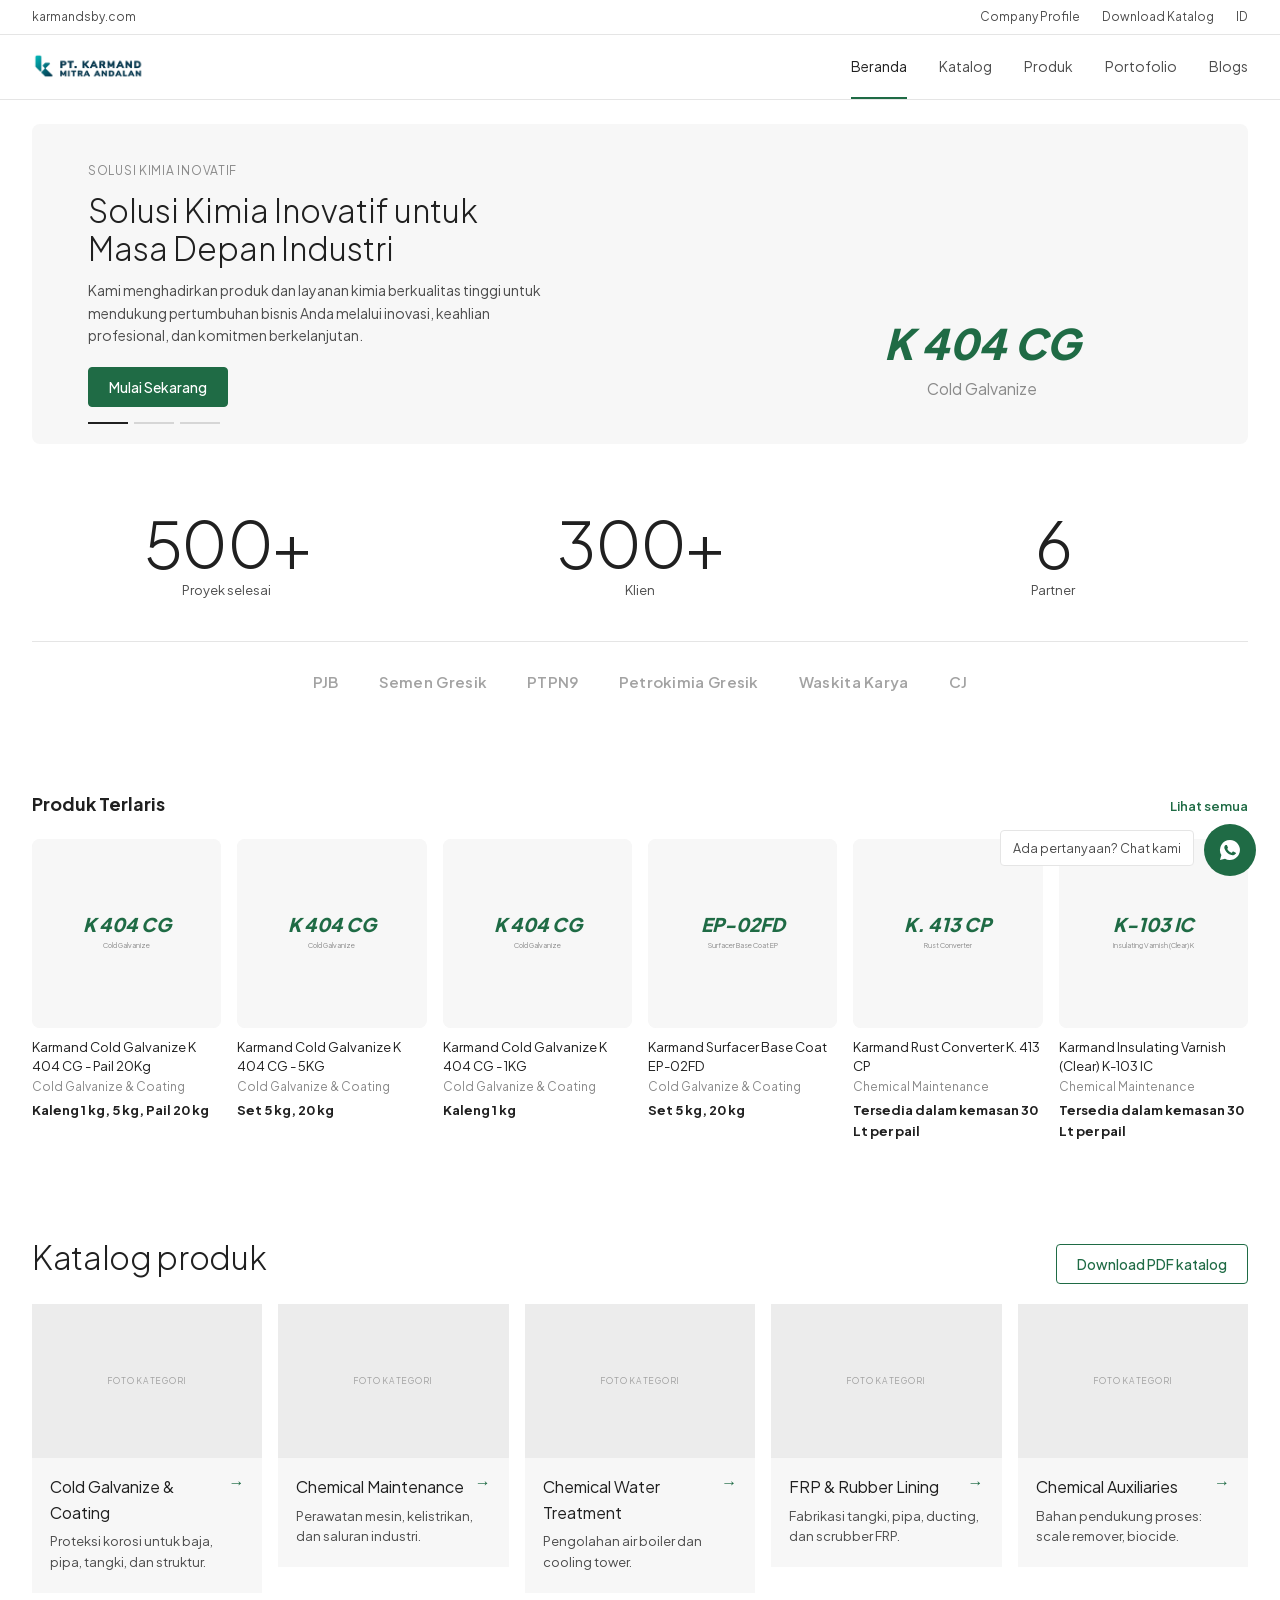
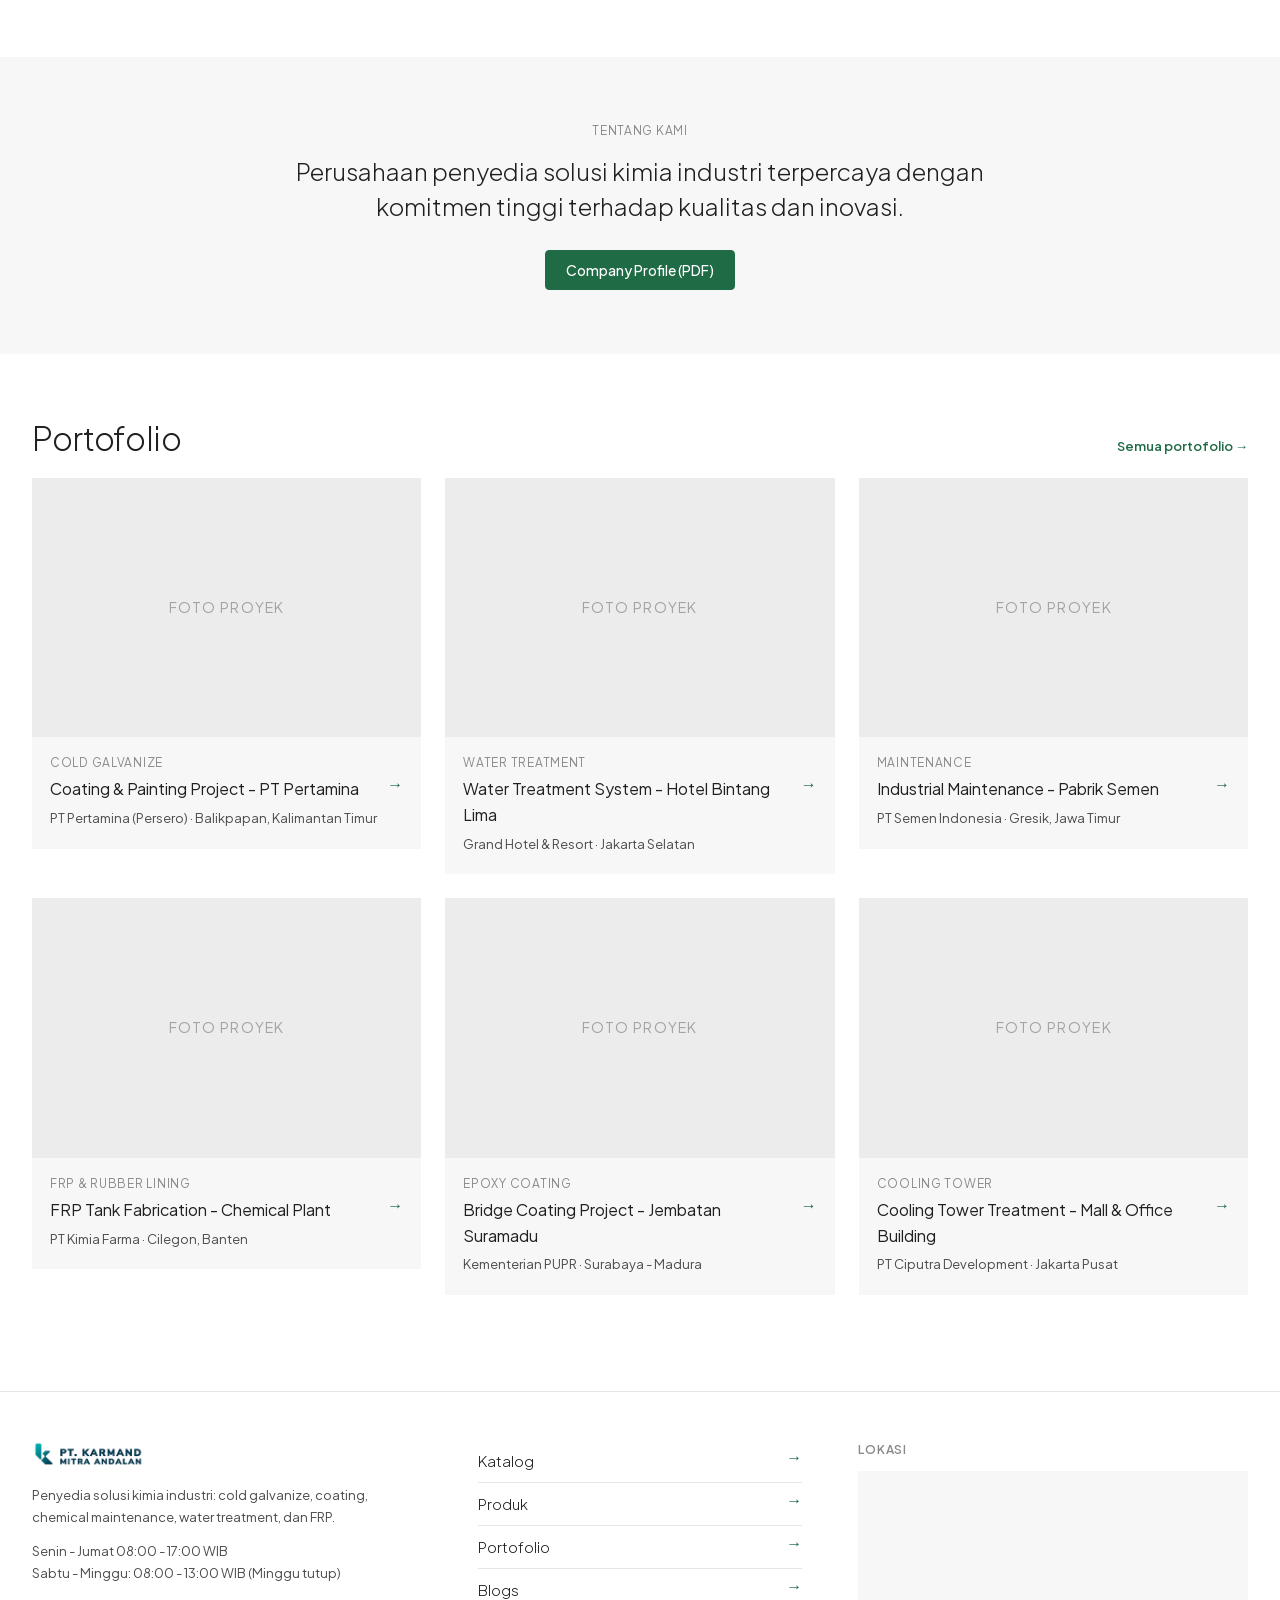
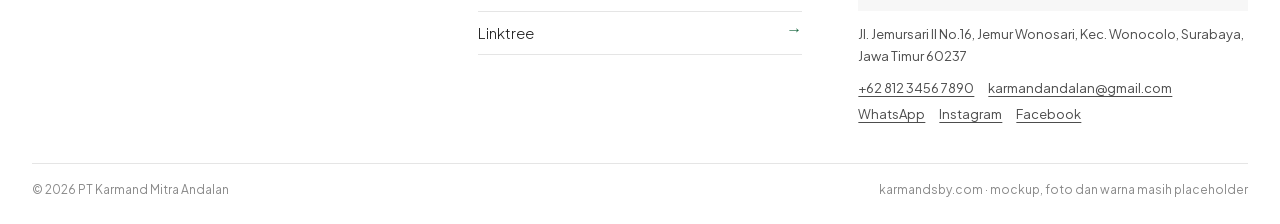
==== index.html @ d0455e4f "Restyle mockup: Jotun frame with Kick Avenue product shelves Flat white/grey surfaces, one green acc" ====
<!DOCTYPE html>
<html lang="id"><head>
<meta charset="UTF-8"><meta name="viewport" content="width=device-width, initial-scale=1"><meta name="robots" content="noindex, nofollow">
<title>PT Karmand Mitra Andalan | Mockup Beranda</title>
<link rel="stylesheet" href="css/theme.css"><link rel="stylesheet" href="css/site.css">
</head><body data-page="home">
<div id="hdr"></div>
<main>
<div class="wrap"><div class="hero" id="hero" aria-label="Hero slide"></div></div>

<section class="frame"><div class="wrap"><div class="stats" id="stats"></div><div class="partners" id="partners"></div></div></section>

<section class="shelf"><div class="wrap">
 <div class="head"><h2 class="h-shelf">Produk Terlaris</h2><a class="more" href="product.html">Lihat semua</a></div>
 <div class="shelfgrid" id="top"></div>
</div></section>

<section class="frame" id="katalog"><div class="wrap">
 <div class="head"><h2 class="h-frame">Katalog produk</h2><a class="btn outline" href="#pdf" data-na="File PDF katalog disediakan client">Download PDF katalog</a></div>
 <div class="fgrid five" id="cats"></div>
</div></section>

<section class="frame" style="background:var(--surface)"><div class="wrap about">
 <div class="eyebrow">Tentang Kami</div><p class="lead" id="about"></p>
 <a class="btn" href="#pdf" data-na="File PDF company profile disediakan client">Company Profile (PDF)</a>
</div></section>

<section class="frame" id="portofolio"><div class="wrap">
 <div class="head"><h2 class="h-frame">Portofolio</h2><a class="more" href="#na">Semua portofolio &rarr;</a></div>
 <div class="fgrid" id="pf"></div>
</div></section>
</main>
<div id="ftr"></div>
<script src="js/data.js"></script><script src="js/site.js"></script>
</body></html>
---- css/theme.css ----
/* Plus Jakarta Sans (SIL OFL), latin subset, variable 200-800, self-hosted for offline use. */
@font-face {
  font-family: "Plus Jakarta Sans";
  font-style: normal;
  font-weight: 200 800;
  font-display: swap;
  src: url(../assets/fonts/plus-jakarta-sans-latin.woff2) format("woff2");
}

/* Tokens. Green is the ONE accent: replace the 3 --green-* values with the client's logo codes. */
:root {
  --green-1: #1f6b45; /* CTA, active, arrows */
  --green-2: #17543a; /* hover */
  --green-3: #e8f2ec; /* tint: trust line, tooltip */
  --ink: #202020;
  --ink-2: #4d4d4d;
  --ink-3: #8a8a8a;
  --bg: #ffffff;
  --surface: #f7f7f7;
  --line: #e5e5e5;
  --r: 4px;      /* frame: buttons, boxes */
  --r-img: 8px;  /* product images, hero */
  --font: "Plus Jakarta Sans", "Segoe UI", Arial, sans-serif;
}
---- css/site.css ----
*{box-sizing:border-box;margin:0;padding:0}
body{font-family:var(--font);font-size:14px;line-height:1.6;color:var(--ink);background:var(--bg);-webkit-font-smoothing:antialiased}
img,svg{display:block;max-width:100%}
a{color:inherit;text-decoration:none}
button,input{font-family:inherit}
ul{list-style:none}
.wrap{max-width:1280px;margin:0 auto;padding:0 32px}

/* type: frame headings (Jotun, light) vs shelf titles (Kick Avenue, small bold) */
.h-frame{font-size:32px;font-weight:300;line-height:1.25;letter-spacing:-.01em;color:var(--ink)}
.h-shelf{font-size:18px;font-weight:700;color:var(--ink)}
.eyebrow{font-size:12px;text-transform:uppercase;letter-spacing:.06em;color:var(--ink-3)}
.muted{color:var(--ink-2)}
.frame{padding:64px 0}
.shelf{padding:32px 0}
.head{display:flex;justify-content:space-between;align-items:baseline;gap:16px;margin-bottom:20px}
.more{font-size:13px;font-weight:600;color:var(--green-1)}
.more:hover{text-decoration:underline}
.arrow{color:var(--green-1);font-size:16px;line-height:1}

.btn{display:inline-flex;align-items:center;justify-content:center;height:40px;padding:0 20px;border-radius:var(--r);font:500 14px var(--font);border:1px solid var(--green-1);background:var(--green-1);color:#fff;cursor:pointer}
.btn:hover{background:var(--green-2);border-color:var(--green-2)}
.btn.outline{background:#fff;color:var(--green-1)}
.btn.outline:hover{background:var(--surface)}

/* header: Jotun 2-row, thin */
.util{border-bottom:1px solid var(--line);font-size:12px;color:var(--ink-2)}
.util .wrap{display:flex;justify-content:space-between;align-items:center;height:34px}
.util .r{display:flex;gap:22px}
.util a:hover{color:var(--ink)}
.hdr{position:sticky;top:0;z-index:50;background:#fff;border-bottom:1px solid var(--line)}
.hdr .wrap{display:flex;align-items:center;justify-content:space-between;height:64px}
.hdr .logo img{height:30px;width:auto}
.nav{display:flex;gap:32px;height:100%}
.nav>li{position:relative;display:flex;align-items:center}
.nav a.top{font-size:14px;color:var(--ink-2);height:64px;display:flex;align-items:center;border-bottom:2px solid transparent}
.nav a.top:hover{color:var(--ink)}
.nav a.top.on{color:var(--ink);border-color:var(--green-1)}
.drop{position:absolute;left:-16px;top:64px;min-width:240px;background:#fff;border:1px solid var(--line);border-radius:var(--r);padding:8px 0;display:none}
.nav>li:hover .drop,.nav>li:focus-within .drop{display:block}
.drop a{display:flex;justify-content:space-between;padding:9px 16px;font-size:14px;color:var(--ink-2)}
.drop a:hover{background:var(--surface);color:var(--ink)}
.burger{display:none;background:none;border:0;width:36px;height:36px;cursor:pointer}
.burger span{display:block;height:1.5px;background:var(--ink);margin:6px 8px}

/* hero: Kick Avenue banner size, flat */
.hero{position:relative;height:320px;margin-top:24px;border-radius:var(--r-img);overflow:hidden;background:var(--surface)}
.slide{position:absolute;inset:0;display:grid;grid-template-columns:1fr 1fr;align-items:center;padding:0 56px;opacity:0;transition:opacity .5s}
.slide.on{opacity:1}
.slide .txt{max-width:460px}
.slide h1{font-size:32px;font-weight:300;line-height:1.2;margin:10px 0 12px}
.slide p{color:var(--ink-2);margin-bottom:20px}
.slide .pic{height:260px;justify-self:end;width:100%;max-width:420px}
.bar{position:absolute;left:56px;bottom:20px;display:flex;gap:6px}
.bar button{width:40px;height:2px;border:0;background:#d6d6d6;cursor:pointer;padding:0}
.bar button.on{background:var(--ink)}

/* Kick Avenue shelf cards: borderless */
.shelfgrid{display:grid;grid-template-columns:repeat(6,1fr);gap:24px 16px}
.pc{display:block}
.pc .img{aspect-ratio:1/1;background:var(--surface);border-radius:var(--r-img);overflow:hidden}
.pc .img svg{width:100%;height:100%;transition:transform .3s}
.pc:hover .img svg{transform:scale(1.03)}
.pc .nm{font-size:13px;line-height:1.4;margin-top:10px;display:-webkit-box;-webkit-line-clamp:2;-webkit-box-orient:vertical;overflow:hidden}
.pc .sub{font-size:12px;color:var(--ink-3);margin-top:2px;white-space:nowrap;overflow:hidden;text-overflow:ellipsis}
.pc .val{font-size:13px;font-weight:700;margin-top:4px}

/* Jotun frame cards: image + grey text box + arrow */
.fgrid{display:grid;grid-template-columns:repeat(3,1fr);gap:24px}
.fgrid.five{grid-template-columns:repeat(5,1fr);gap:16px}
.fc{display:block}
.fc .img{aspect-ratio:3/2;background:#ececec;overflow:hidden}
.fc .img svg{width:100%;height:100%}
.fc .box{background:var(--surface);padding:16px 18px 20px}
.fc .t{display:flex;justify-content:space-between;gap:10px;font-size:16px;font-weight:400}
.fc .d{font-size:13px;color:var(--ink-2);margin-top:6px}
.fc:hover .t span:first-child{text-decoration:underline}

/* stats (Jotun) */
.stats{display:grid;grid-template-columns:repeat(3,1fr);text-align:center;gap:24px}
.stats b{display:block;font-size:64px;font-weight:300;line-height:1.1;letter-spacing:-.02em}
.stats span{font-size:13px;color:var(--ink-2)}
.partners{display:flex;flex-wrap:wrap;justify-content:center;gap:12px 40px;margin-top:40px;padding-top:28px;border-top:1px solid var(--line)}
.partners span{font-size:15px;font-weight:600;color:#a3a3a3;letter-spacing:.02em}

.about{max-width:760px;margin:0 auto;text-align:center}
.about p.lead{font-size:24px;font-weight:300;line-height:1.45;margin:14px 0 26px}

/* product page */
.crumb{font-size:12px;color:var(--ink-3);padding:16px 0;border-bottom:1px solid var(--line)}
.crumb a:hover{color:var(--ink)}
.pdp{display:grid;grid-template-columns:1fr 1fr;gap:56px;padding:32px 0 56px}
.gal .main{aspect-ratio:1/1;background:var(--surface);border-radius:var(--r-img);overflow:hidden}
.gal .main svg{width:100%;height:100%}
.gal .prog{height:2px;background:var(--line);margin-top:14px;position:relative}
.gal .prog i{position:absolute;left:0;top:0;height:2px;width:33.3%;background:var(--ink);transition:left .25s}
.thumbs{display:flex;gap:12px;margin-top:14px}
.thumbs button{width:72px;height:72px;border:0;border-bottom:2px solid transparent;background:var(--surface);border-radius:var(--r);overflow:hidden;cursor:pointer;padding:0}
.thumbs button.on{border-bottom-color:var(--ink)}
.thumbs svg{width:100%;height:100%}
.info h1{font-size:32px;font-weight:300;line-height:1.2;margin:8px 0 6px}
.info .pk{font-size:13px;color:var(--ink-3);margin-bottom:18px}
.info .desc{color:var(--ink-2);padding-bottom:22px;border-bottom:1px solid var(--line)}
.buybox{display:block;margin:22px 0 10px;background:var(--green-1);color:#fff;border-radius:var(--r);padding:14px 18px;font-weight:600;font-size:15px;text-align:center}
.buybox:hover{background:var(--green-2)}
.buybox small{display:block;font-weight:400;font-size:12px;opacity:.85}
.trust{display:flex;align-items:center;gap:8px;background:var(--green-3);border-radius:var(--r);padding:10px 14px;font-size:12.5px;color:var(--green-2)}
.detail{display:grid;grid-template-columns:1fr 1.4fr;gap:56px;padding:48px 0;border-top:1px solid var(--line)}
.spec{border-top:1px solid var(--line)}
.spec div{display:grid;grid-template-columns:1fr 1fr;padding:11px 0;border-bottom:1px solid var(--line);font-size:13.5px}
.spec dt{color:var(--ink-3)}
.feat{display:grid;grid-template-columns:1fr 1fr;gap:16px;padding-bottom:56px}
.feat div{background:var(--surface);padding:20px 22px}
.feat b{display:block;font-size:16px;font-weight:400;margin-bottom:6px}
.feat p{font-size:13.5px;color:var(--ink-2)}

/* footer: Jotun */
.ftr{border-top:1px solid var(--line);margin-top:32px}
.ftr .cols>*{min-width:0}
.ftr .cols{display:grid;grid-template-columns:1.2fr 1fr 1.2fr;gap:56px;padding:48px 0 36px}
.ftr .logo img{height:30px;margin-bottom:14px}
.ftr p{font-size:13px;color:var(--ink-2);line-height:1.7}
.ftr .links a{display:flex;justify-content:space-between;padding:9px 0;border-bottom:1px solid var(--line);font-size:15px;font-weight:300}
.ftr .links a:hover span:first-child{text-decoration:underline}
.ftr h4{font-size:12px;font-weight:600;text-transform:uppercase;letter-spacing:.06em;color:var(--ink-3);margin-bottom:12px}
.ftr .map{height:140px;background:var(--surface);overflow:hidden;margin-bottom:12px}
.ftr .map iframe{width:100%;height:100%;border:0;filter:grayscale(1)}
.ftr .contact a{white-space:nowrap;display:inline-block;font-size:13px;color:var(--ink-2);text-decoration:underline;text-underline-offset:3px;margin-right:14px;line-height:2}
.ftr .contact a:hover{color:var(--ink)}
.ftr .copy{border-top:1px solid var(--line);display:flex;justify-content:space-between;font-size:12px;color:var(--ink-3);padding:16px 0 24px}

/* chat bubble: Kick Avenue */
.bubble{position:fixed;right:24px;bottom:24px;z-index:90}
.bubble-btn{width:52px;height:52px;border-radius:50%;border:0;background:var(--green-1);color:#fff;display:grid;place-items:center;cursor:pointer}
.bubble-btn:hover{background:var(--green-2)}
.bubble-btn svg{width:24px;height:24px}
.tip{position:absolute;right:62px;bottom:10px;white-space:nowrap;background:#fff;border:1px solid var(--line);border-radius:var(--r);padding:7px 12px;font-size:12.5px;color:var(--ink-2)}
.tip.hide{display:none}
.bpanel{position:absolute;right:0;bottom:64px;width:260px;background:#fff;border:1px solid var(--line);border-radius:var(--r);padding:6px 0;display:none}
.bpanel.open{display:block}
.bpanel p{font-size:12px;color:var(--ink-3);padding:8px 16px 6px}
.bpanel a{display:flex;justify-content:space-between;padding:10px 16px;font-size:14px;color:var(--ink)}
.bpanel a:hover{background:var(--surface)}
.bpanel a.wa{color:var(--green-1);font-weight:600}

.toast{position:fixed;left:50%;bottom:96px;transform:translateX(-50%);background:var(--ink);color:#fff;padding:9px 16px;border-radius:var(--r);font-size:13px;opacity:0;pointer-events:none;transition:opacity .2s;z-index:99}
.toast.show{opacity:1}

@media(max-width:1024px){
  .shelfgrid{grid-template-columns:repeat(4,1fr)}
  .fgrid.five{grid-template-columns:repeat(3,1fr)}
}
@media(max-width:820px){
  .wrap{padding:0 20px}
  .util .r a:not(:last-child){display:none}
  .burger{display:block}
  .nav{display:none;position:absolute;top:64px;left:0;right:0;background:#fff;flex-direction:column;gap:0;height:auto;padding:0 20px 12px;border-bottom:1px solid var(--line)}
  .nav.open{display:flex}
  .nav a.top{height:auto;padding:12px 0;border:0}
  .nav a.top.on{color:var(--green-1)}
  .drop{position:static;display:block;border:0;padding:0 0 4px 12px}
  .drop a{padding:6px 0}
  .slide{grid-template-columns:1fr;padding:28px 24px 44px;align-items:start}
  .slide .pic{display:none}
  .slide h1{font-size:24px}
  .bar{left:24px}
  .fgrid,.fgrid.five{grid-template-columns:1fr 1fr}
  .shelfgrid{grid-template-columns:repeat(2,1fr)}
  .stats b{font-size:40px}
  .about p.lead{font-size:19px}
  .pdp,.detail,.ftr .cols{grid-template-columns:minmax(0,1fr);gap:32px}
  .feat{grid-template-columns:1fr}
  .h-frame,.info h1{font-size:26px}
  .frame{padding:44px 0}
  .ftr .copy{flex-direction:column;gap:4px}
  .tip{display:none}
}
@media(max-width:480px){
  .fgrid{grid-template-columns:1fr}
  .stats{grid-template-columns:repeat(3,1fr);gap:8px}.stats b{font-size:30px}.stats span{font-size:11.5px}
  .bubble{right:16px;bottom:16px}
}
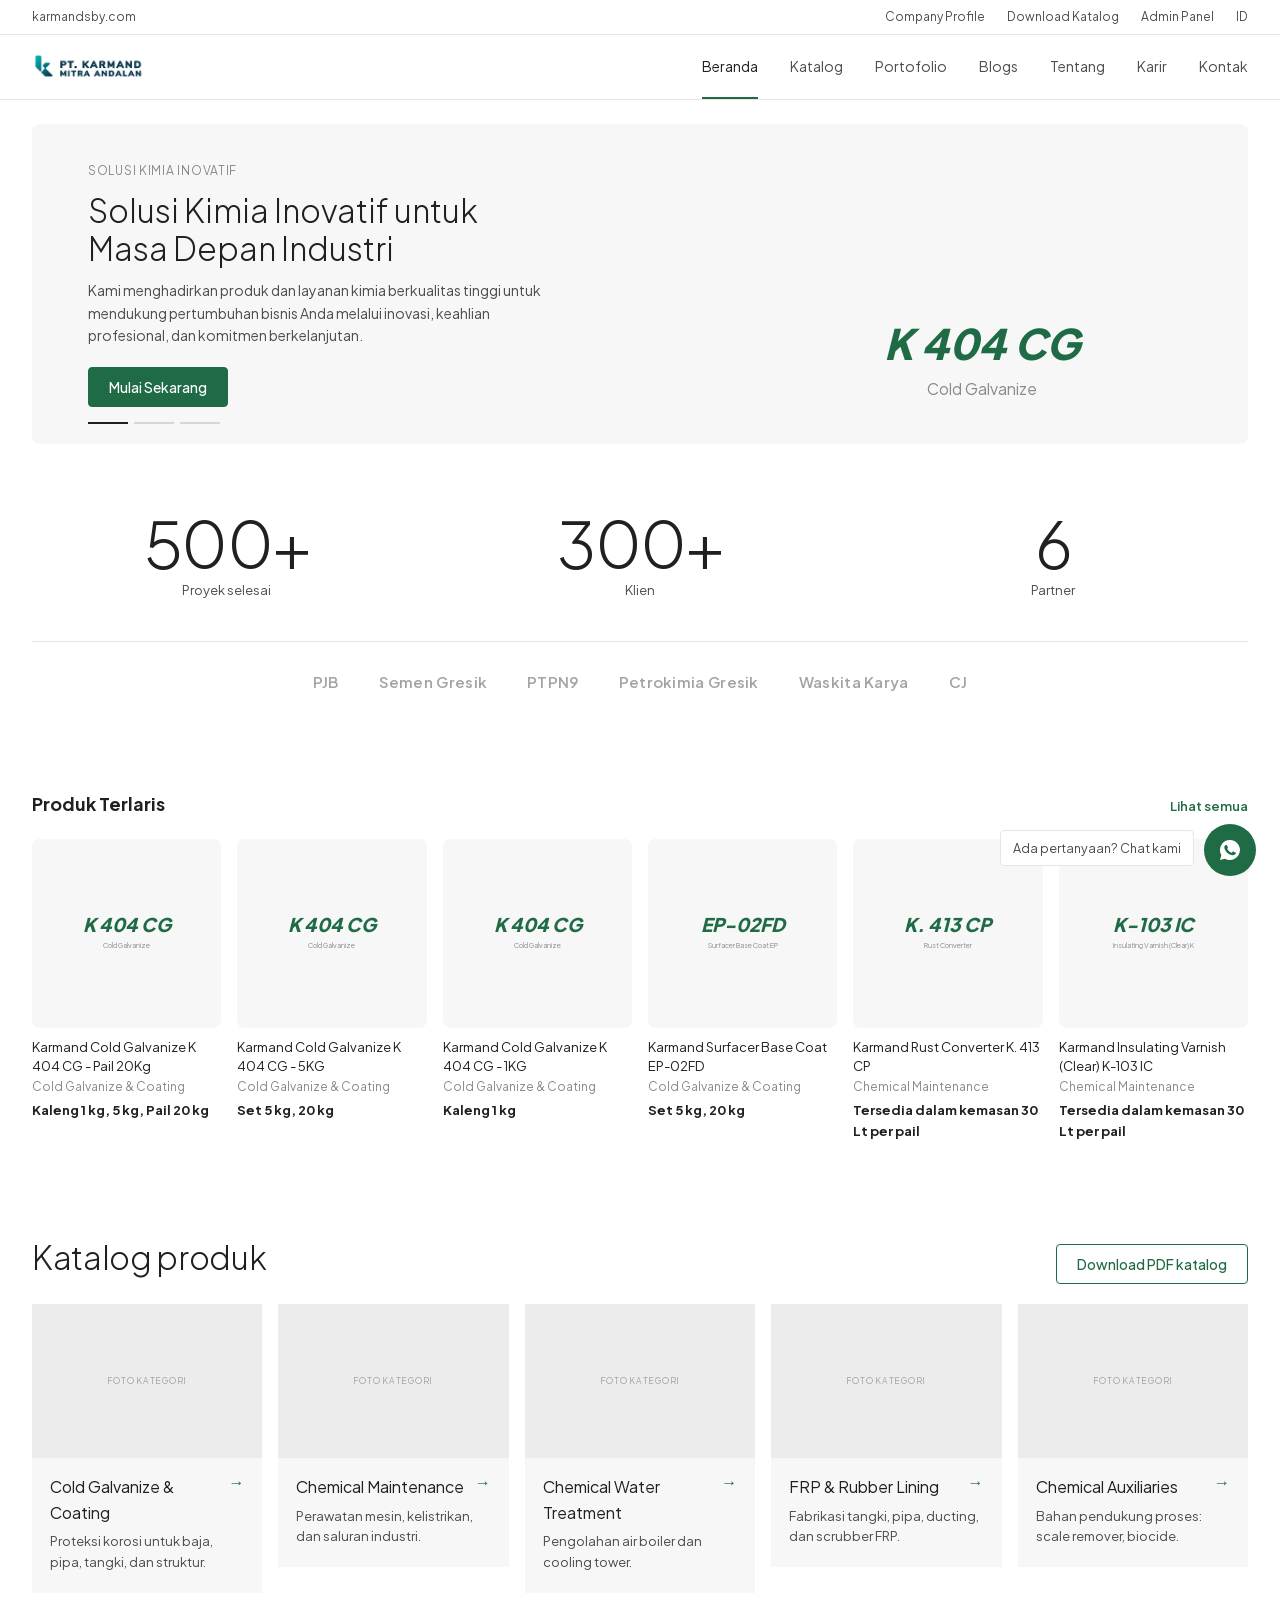
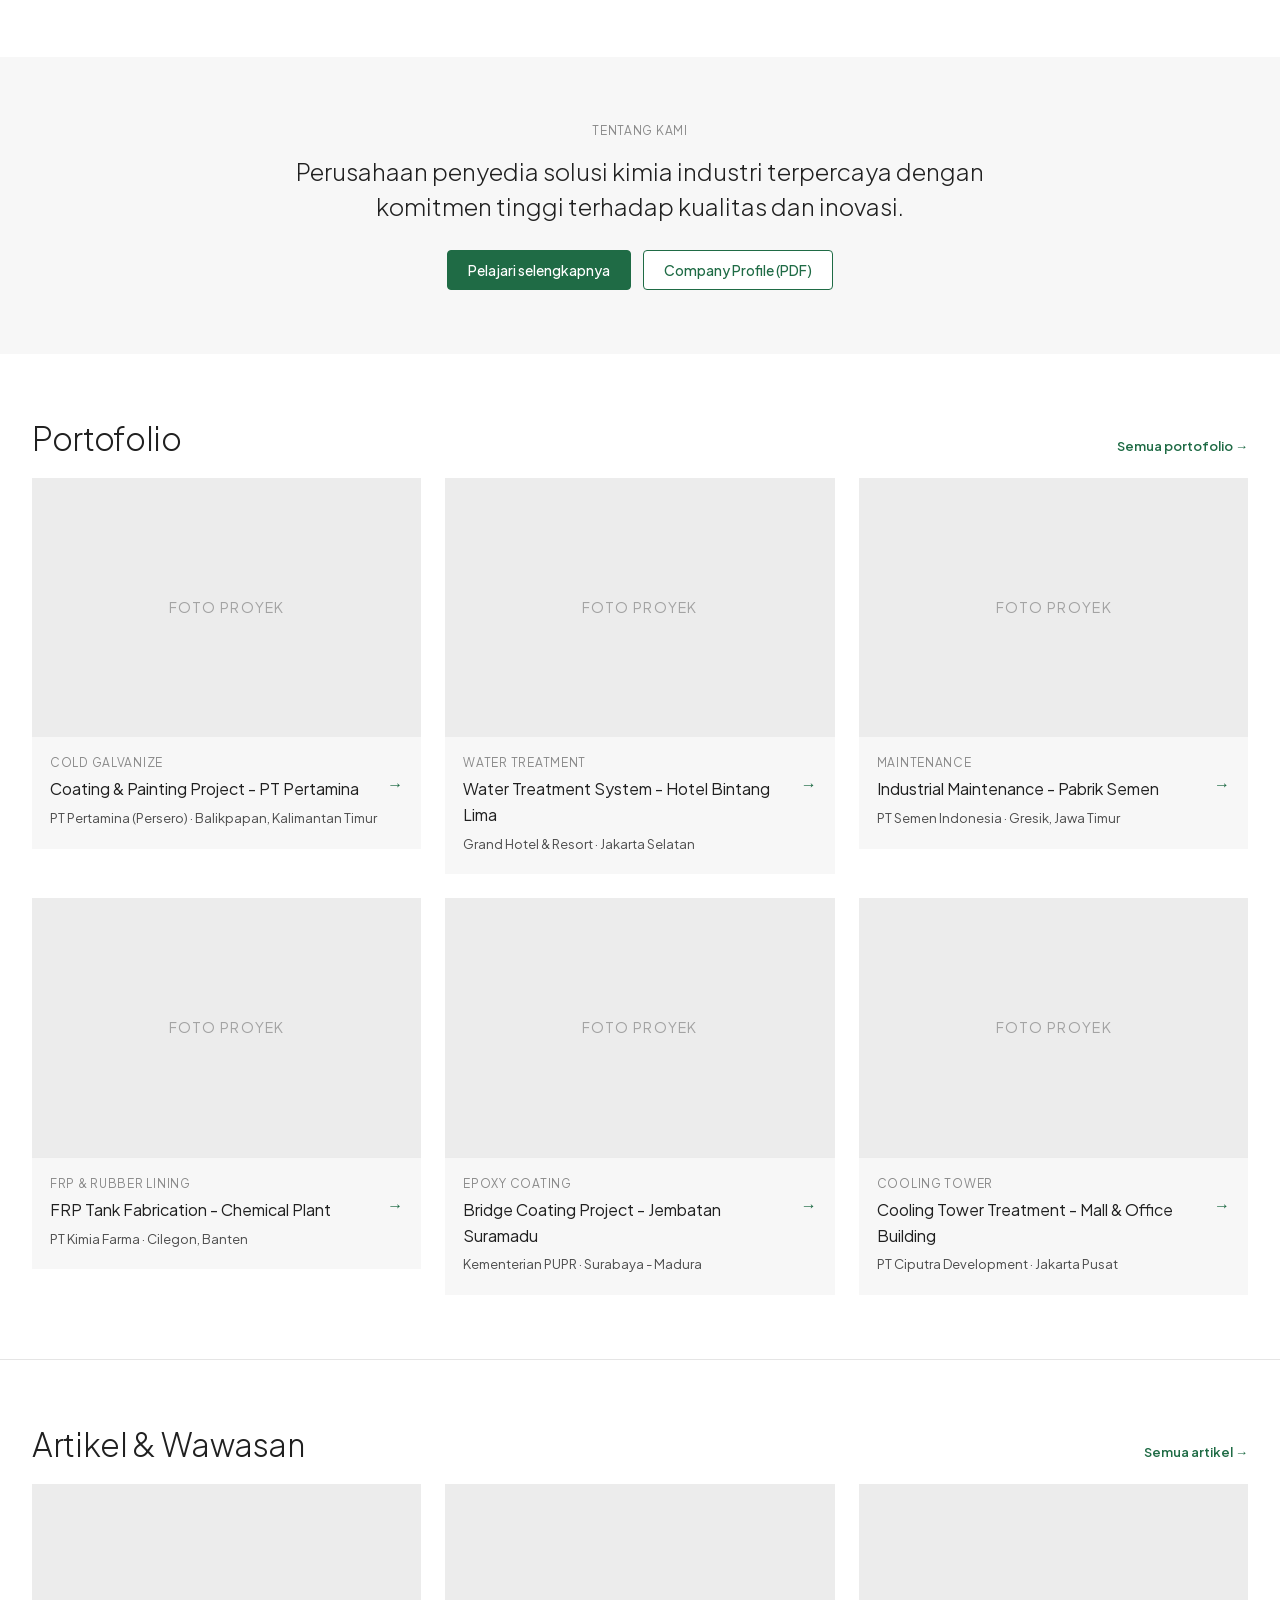
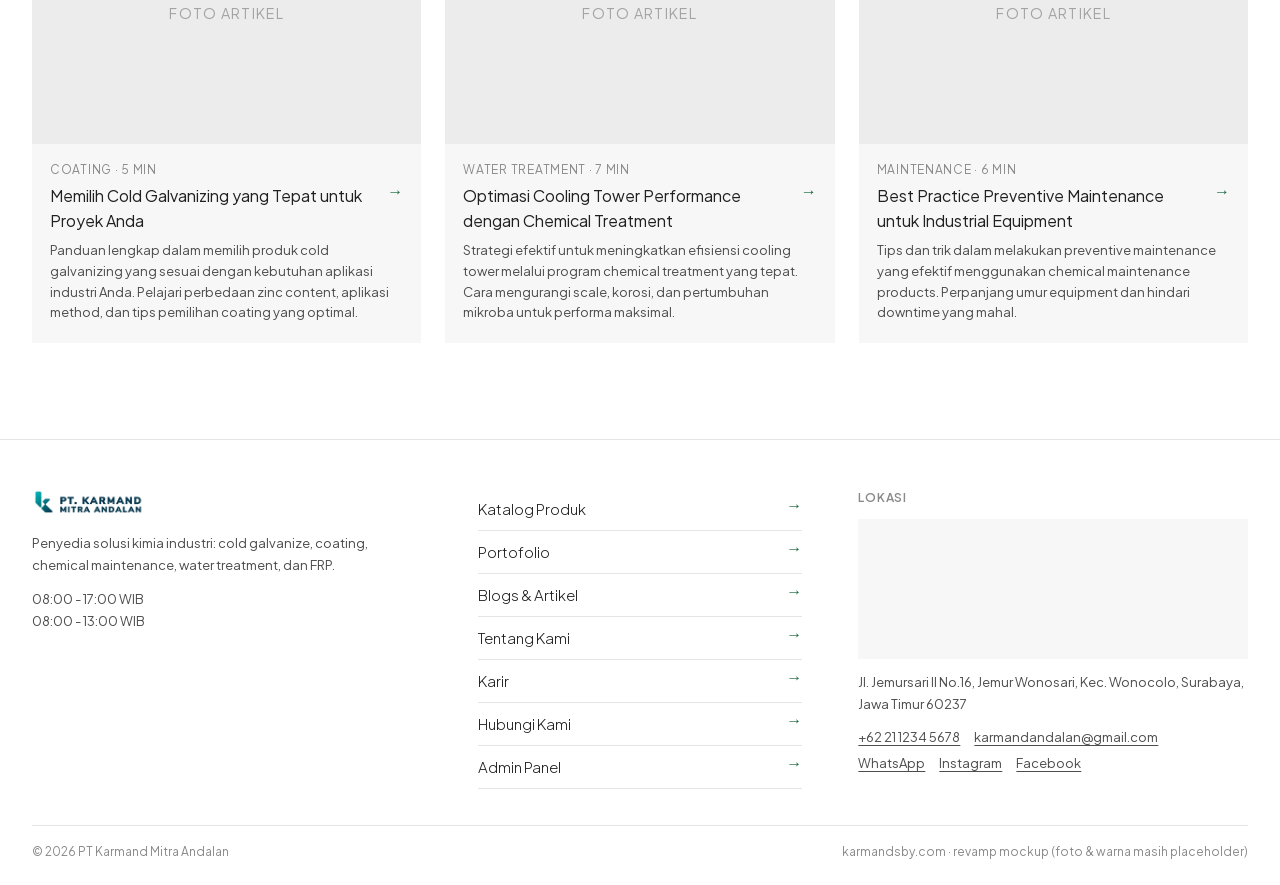
==== commit 6d7bd5dc: "feat: full public site coverage and modernized admin panel mockup" ====
--- a/index.html
+++ b/index.html
@@ -1,7 +1,7 @@
 <!DOCTYPE html>
 <html lang="id"><head>
 <meta charset="UTF-8"><meta name="viewport" content="width=device-width, initial-scale=1"><meta name="robots" content="noindex, nofollow">
-<title>PT Karmand Mitra Andalan | Mockup Beranda</title>
+<title>PT Karmand Mitra Andalan | Beranda</title>
 <link rel="stylesheet" href="css/theme.css"><link rel="stylesheet" href="css/site.css">
 </head><body data-page="home">
 <div id="hdr"></div>
@@ -11,7 +11,7 @@
 <section class="frame"><div class="wrap"><div class="stats" id="stats"></div><div class="partners" id="partners"></div></div></section>
 
 <section class="shelf"><div class="wrap">
- <div class="head"><h2 class="h-shelf">Produk Terlaris</h2><a class="more" href="product.html">Lihat semua</a></div>
+ <div class="head"><h2 class="h-shelf">Produk Terlaris</h2><a class="more" href="catalog.html">Lihat semua</a></div>
  <div class="shelfgrid" id="top"></div>
 </div></section>
 
@@ -22,12 +22,20 @@
 
 <section class="frame" style="background:var(--surface)"><div class="wrap about">
  <div class="eyebrow">Tentang Kami</div><p class="lead" id="about"></p>
- <a class="btn" href="#pdf" data-na="File PDF company profile disediakan client">Company Profile (PDF)</a>
+ <div style="display:flex;justify-content:center;gap:12px;flex-wrap:wrap">
+  <a class="btn" href="about.html">Pelajari selengkapnya</a>
+  <a class="btn outline" href="#pdf" data-na="File PDF company profile disediakan client">Company Profile (PDF)</a>
+ </div>
 </div></section>
 
 <section class="frame" id="portofolio"><div class="wrap">
- <div class="head"><h2 class="h-frame">Portofolio</h2><a class="more" href="#na">Semua portofolio &rarr;</a></div>
+ <div class="head"><h2 class="h-frame">Portofolio</h2><a class="more" href="portfolio.html">Semua portofolio &rarr;</a></div>
  <div class="fgrid" id="pf"></div>
+</div></section>
+
+<section class="frame" style="border-top:1px solid var(--line)"><div class="wrap">
+ <div class="head"><h2 class="h-frame">Artikel &amp; Wawasan</h2><a class="more" href="blogs.html">Semua artikel &rarr;</a></div>
+ <div class="fgrid" id="latest-blogs"></div>
 </div></section>
 </main>
 <div id="ftr"></div>
--- a/css/site.css
+++ b/css/site.css
@@ -146,6 +146,133 @@
 .toast{position:fixed;left:50%;bottom:96px;transform:translateX(-50%);background:var(--ink);color:#fff;padding:9px 16px;border-radius:var(--r);font-size:13px;opacity:0;pointer-events:none;transition:opacity .2s;z-index:99}
 .toast.show{opacity:1}
 
+/* shared subpage layout: editorial Jotun hairline grammar */
+.pagehead{padding:44px 0 32px;border-bottom:1px solid var(--line)}
+.pagehead h1{font-size:36px;font-weight:300;line-height:1.2;letter-spacing:-.015em;margin:8px 0 10px}
+.pagehead p{max-width:680px;color:var(--ink-2);font-size:15px}
+.toolbar{display:flex;flex-wrap:wrap;justify-content:space-between;align-items:center;gap:16px;padding:24px 0;border-bottom:1px solid var(--line);margin-bottom:28px}
+.tabs{display:flex;flex-wrap:wrap;gap:8px}
+.tab{height:36px;padding:0 14px;border:1px solid var(--line);border-radius:var(--r);background:#fff;color:var(--ink-2);font-size:13px;cursor:pointer;display:inline-flex;align-items:center;gap:6px}
+.tab:hover{border-color:var(--ink);color:var(--ink)}
+.tab.on{background:var(--green-1);border-color:var(--green-1);color:#fff}
+.search{height:36px;width:260px;max-width:100%;padding:0 12px;border:1px solid var(--line);border-radius:var(--r);font-size:13px;color:var(--ink);background:#fff}
+.search:focus{outline:none;border-color:var(--green-1)}
+.empty{padding:56px 24px;text-align:center;background:var(--surface);border-radius:var(--r);color:var(--ink-2)}
+
+/* catalog grid */
+.catgrid{display:grid;grid-template-columns:repeat(4,1fr);gap:28px 20px}
+.catmeta{display:flex;justify-content:space-between;align-items:center;margin-bottom:20px;font-size:13px;color:var(--ink-2)}
+
+/* product extras: exposures, marketplace */
+.mkts{display:flex;flex-wrap:wrap;gap:10px;margin:12px 0 14px}
+.mkts a{display:inline-flex;align-items:center;gap:6px;height:36px;padding:0 14px;border:1px solid var(--line);border-radius:var(--r);font-size:13px;color:var(--ink-2)}
+.mkts a:hover{border-color:var(--green-1);color:var(--green-1)}
+.expsec{padding:0 0 56px}
+.expgrid{display:grid;grid-template-columns:repeat(3,1fr);gap:16px;margin-top:20px}
+.expcard{background:var(--surface);padding:20px;border-left:2px solid var(--green-1)}
+.expcard b{display:block;font-size:14px;font-weight:600;margin-bottom:6px;color:var(--ink)}
+.expcard p{font-size:13px;color:var(--ink-2);white-space:pre-line}
+
+/* portfolio & blog detail */
+.split2{display:grid;grid-template-columns:1fr 1fr;gap:32px}
+.speclist{display:grid;grid-template-columns:repeat(4,1fr);gap:16px;padding:24px 0;border-top:1px solid var(--line);border-bottom:1px solid var(--line);margin:28px 0}
+.speclist dt{font-size:11px;text-transform:uppercase;letter-spacing:.06em;color:var(--ink-3);margin-bottom:4px}
+.speclist dd{font-size:14px;font-weight:500;color:var(--ink)}
+.bullet{display:grid;gap:8px;margin-top:10px}
+.bullet li{position:relative;padding-left:16px;color:var(--ink-2);font-size:14px}
+.bullet li::before{content:"";position:absolute;left:0;top:9px;width:5px;height:5px;border-radius:50%;background:var(--green-1)}
+.artwrap{max-width:780px;margin:0 auto;padding:36px 0 56px}
+.artmeta{display:flex;flex-wrap:wrap;gap:16px;font-size:12.5px;color:var(--ink-3);margin-bottom:14px}
+.artwrap h1{font-size:34px;font-weight:300;line-height:1.25;margin-bottom:24px}
+.artcover{aspect-ratio:16/9;background:var(--surface);border-radius:var(--r-img);overflow:hidden;margin-bottom:28px}
+.artcover svg{width:100%;height:100%}
+.prose{font-size:15px;line-height:1.8;color:var(--ink-2)}
+.prose h2,.prose h3,.prose h4{color:var(--ink);font-weight:500;margin:26px 0 10px;line-height:1.3}
+.prose p{margin-bottom:14px}
+.prose ul,.prose ol{margin:0 0 16px 20px;list-style:disc}
+.prose ol{list-style:decimal}
+.prose li{margin-bottom:6px}
+.sharebar{display:flex;flex-wrap:wrap;align-items:center;justify-content:space-between;gap:14px;padding:20px 0;margin-top:32px;border-top:1px solid var(--line);border-bottom:1px solid var(--line)}
+.sharelinks{display:flex;gap:8px;flex-wrap:wrap}
+.sharelinks a{height:34px;padding:0 12px;border:1px solid var(--line);border-radius:var(--r);display:inline-flex;align-items:center;font-size:12.5px;color:var(--ink-2)}
+.sharelinks a:hover{border-color:var(--green-1);color:var(--green-1)}
+
+/* newsletter bar */
+.nlbox{background:var(--surface);padding:32px;border-radius:var(--r);display:flex;flex-wrap:wrap;align-items:center;justify-content:space-between;gap:20px;margin-top:48px}
+.nlform{display:flex;gap:8px;flex-wrap:wrap}
+.nlform input{height:40px;width:260px;max-width:100%;padding:0 12px;border:1px solid var(--line);border-radius:var(--r);background:#fff;font-size:14px}
+.nlform input:focus{outline:none;border-color:var(--green-1)}
+
+/* about & team */
+.story{display:grid;grid-template-columns:1.2fr 1fr;gap:48px;align-items:start}
+.story p{color:var(--ink-2);font-size:15px;line-height:1.75;margin-bottom:14px}
+.mvgrid{display:grid;grid-template-columns:1fr 1fr;gap:24px}
+.mvcard{background:var(--surface);padding:28px;border-top:2px solid var(--green-1)}
+.mvcard h3{font-size:18px;font-weight:500;margin-bottom:10px}
+.mvcard p{color:var(--ink-2);font-size:14px;line-height:1.7}
+.teamgrid{display:grid;grid-template-columns:repeat(3,1fr);gap:24px}
+.tcard{border:1px solid var(--line);border-radius:var(--r);overflow:hidden;background:#fff}
+.tcard .img{aspect-ratio:4/3;background:var(--surface)}
+.tcard .img svg{width:100%;height:100%}
+.tcard .box{padding:18px 20px}
+.tcard b{display:block;font-size:16px;font-weight:500}
+.tcard span{display:block;font-size:12.5px;color:var(--green-1);margin:2px 0 8px}
+.tcard p{font-size:13px;color:var(--ink-2)}
+
+/* careers */
+.bengrid{display:grid;grid-template-columns:repeat(3,1fr);gap:16px}
+.bencard{background:var(--surface);padding:22px}
+.bencard b{display:block;font-size:15px;font-weight:500;margin-bottom:6px}
+.bencard p{font-size:13px;color:var(--ink-2)}
+.jobgrid{display:grid;grid-template-columns:repeat(2,1fr);gap:20px}
+.jobcard{border:1px solid var(--line);border-radius:var(--r);padding:22px 24px;display:flex;flex-direction:column;justify-content:space-between;gap:14px;background:#fff}
+.jobcard:hover{border-color:var(--green-1)}
+.jobmeta{display:flex;flex-wrap:wrap;gap:8px;font-size:12px;color:var(--ink-3);margin-bottom:8px}
+.jobmeta span{background:var(--surface);padding:3px 8px;border-radius:var(--r);color:var(--ink-2)}
+.jobcard h3{font-size:18px;font-weight:500;margin-bottom:6px}
+.jobcard p{font-size:13.5px;color:var(--ink-2)}
+.jobfoot{display:flex;justify-content:space-between;align-items:center;padding-top:12px;border-top:1px solid var(--line);font-size:12.5px;color:var(--ink-3)}
+
+/* forms & contact */
+.contactgrid{display:grid;grid-template-columns:1.15fr .85fr;gap:48px;align-items:start}
+.form{display:grid;gap:16px}
+.frow{display:grid;grid-template-columns:1fr 1fr;gap:16px}
+.field label{display:block;font-size:12.5px;font-weight:500;color:var(--ink-2);margin-bottom:6px}
+.field input,.field select,.field textarea{width:100%;padding:10px 12px;border:1px solid var(--line);border-radius:var(--r);font:inherit;font-size:14px;color:var(--ink);background:#fff}
+.field textarea{min-height:110px;resize:vertical}
+.field input:focus,.field select:focus,.field textarea:focus{outline:none;border-color:var(--green-1)}
+.infobox{background:var(--surface);padding:28px;border-radius:var(--r);display:grid;gap:18px}
+.infobox dt{font-size:11.5px;text-transform:uppercase;letter-spacing:.06em;color:var(--ink-3);margin-bottom:4px}
+.infobox dd{font-size:14px;color:var(--ink)}
+.infobox .map{height:210px;background:#e5e5e5;overflow:hidden;border-radius:var(--r)}
+.infobox .map iframe{width:100%;height:100%;border:0;filter:grayscale(1)}
+
+/* modal */
+.modal{position:fixed;inset:0;background:rgba(32,32,32,.48);display:none;align-items:center;justify-content:center;padding:20px;z-index:120}
+.modal.open{display:flex}
+.modal-box{background:#fff;border:1px solid var(--line);border-radius:var(--r);width:100%;max-width:560px;max-height:90vh;overflow:auto;padding:28px}
+.modal-head{display:flex;justify-content:space-between;align-items:center;padding-bottom:14px;margin-bottom:18px;border-bottom:1px solid var(--line)}
+.modal-head h3{font-size:20px;font-weight:400}
+.modal-x{background:none;border:1px solid var(--line);border-radius:var(--r);width:32px;height:32px;cursor:pointer;font-size:16px;color:var(--ink-2)}
+.modal-x:hover{border-color:var(--ink);color:var(--ink)}
+
+/* 404 */
+.notfound{padding:96px 0;text-align:center;max-width:520px;margin:0 auto}
+.notfound b{display:block;font-size:72px;font-weight:200;line-height:1;color:var(--green-1)}
+.notfound h1{font-size:26px;font-weight:300;margin:12px 0 10px}
+.notfound p{color:var(--ink-2);margin-bottom:24px}
+
+@media(max-width:1024px){
+  .catgrid{grid-template-columns:repeat(3,1fr)}
+  .speclist{grid-template-columns:repeat(2,1fr)}
+  .expgrid,.bengrid,.teamgrid{grid-template-columns:repeat(2,1fr)}
+}
+@media(max-width:820px){
+  .catgrid{grid-template-columns:repeat(2,1fr)}
+  .split2,.story,.mvgrid,.jobgrid,.contactgrid,.frow,.expgrid,.bengrid,.teamgrid{grid-template-columns:1fr}
+  .pagehead h1,.artwrap h1{font-size:26px}
+}
+
 @media(max-width:1024px){
   .shelfgrid{grid-template-columns:repeat(4,1fr)}
   .fgrid.five{grid-template-columns:repeat(3,1fr)}
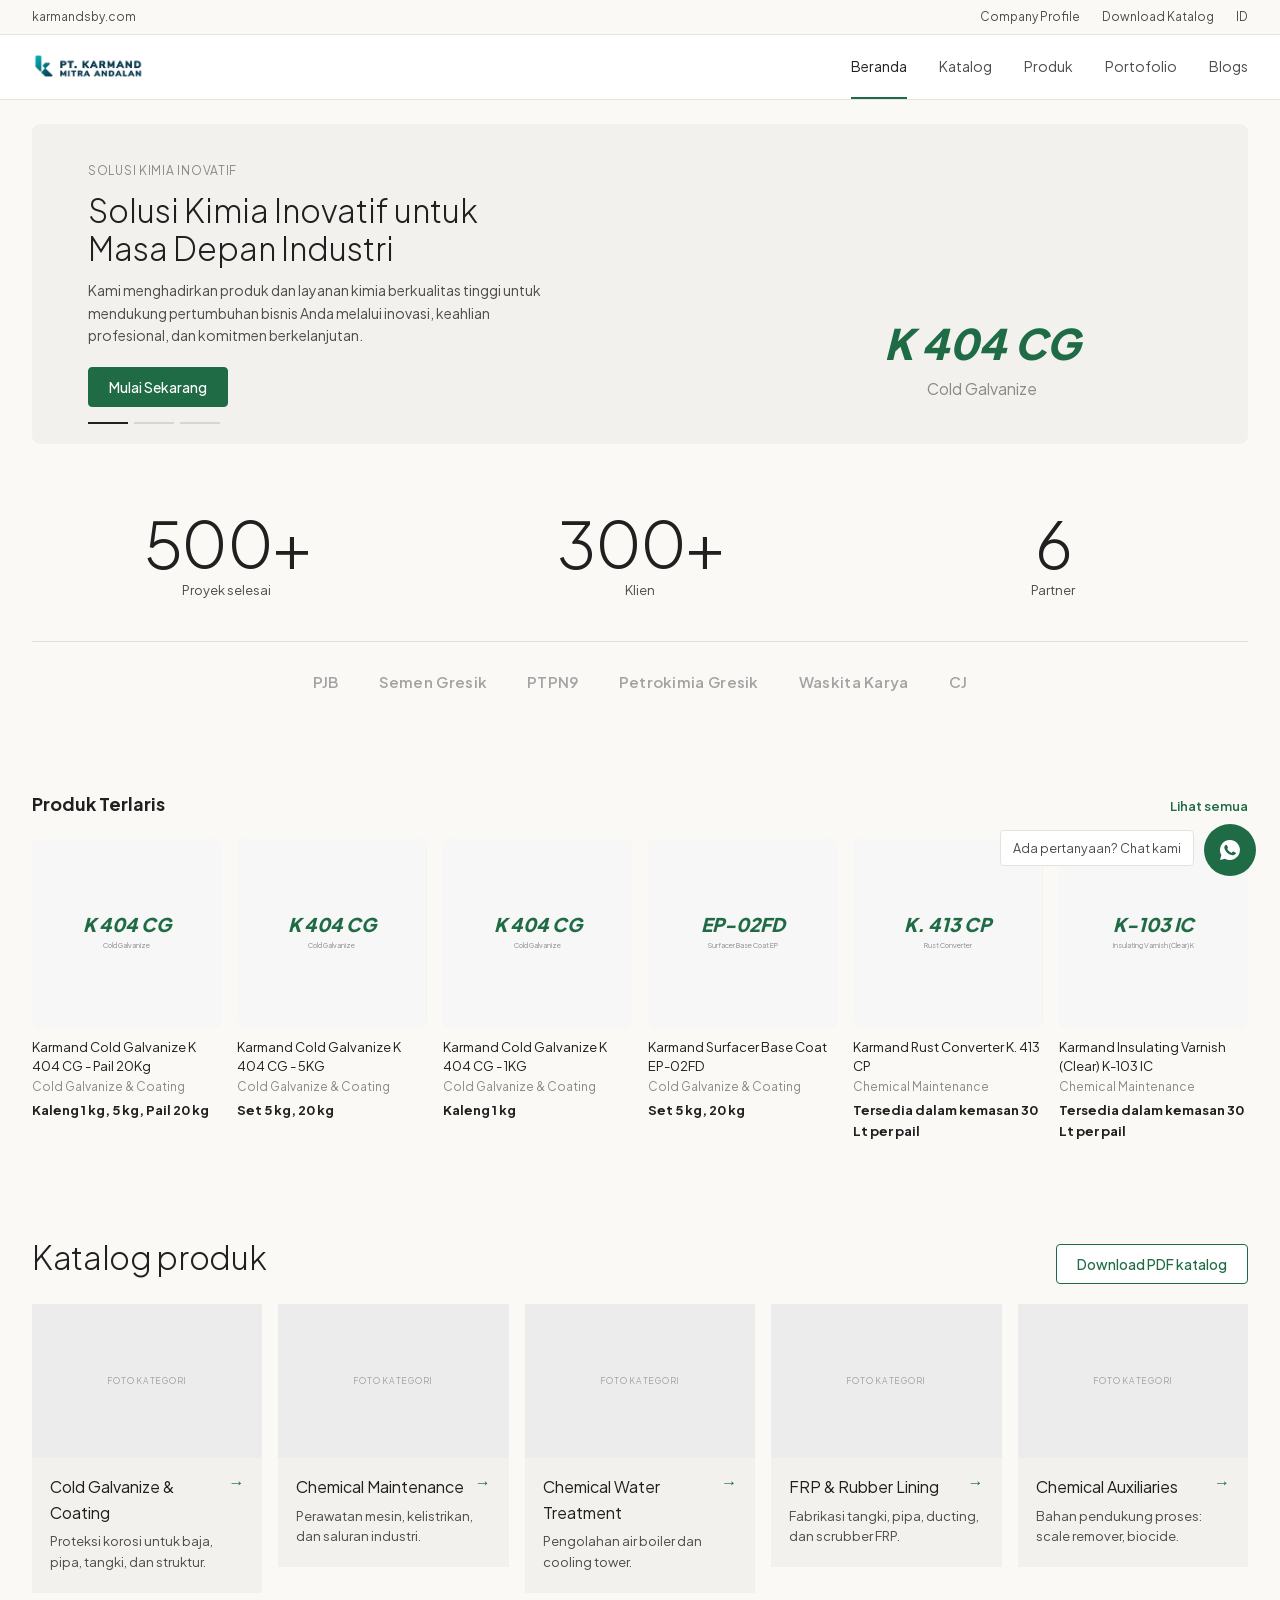
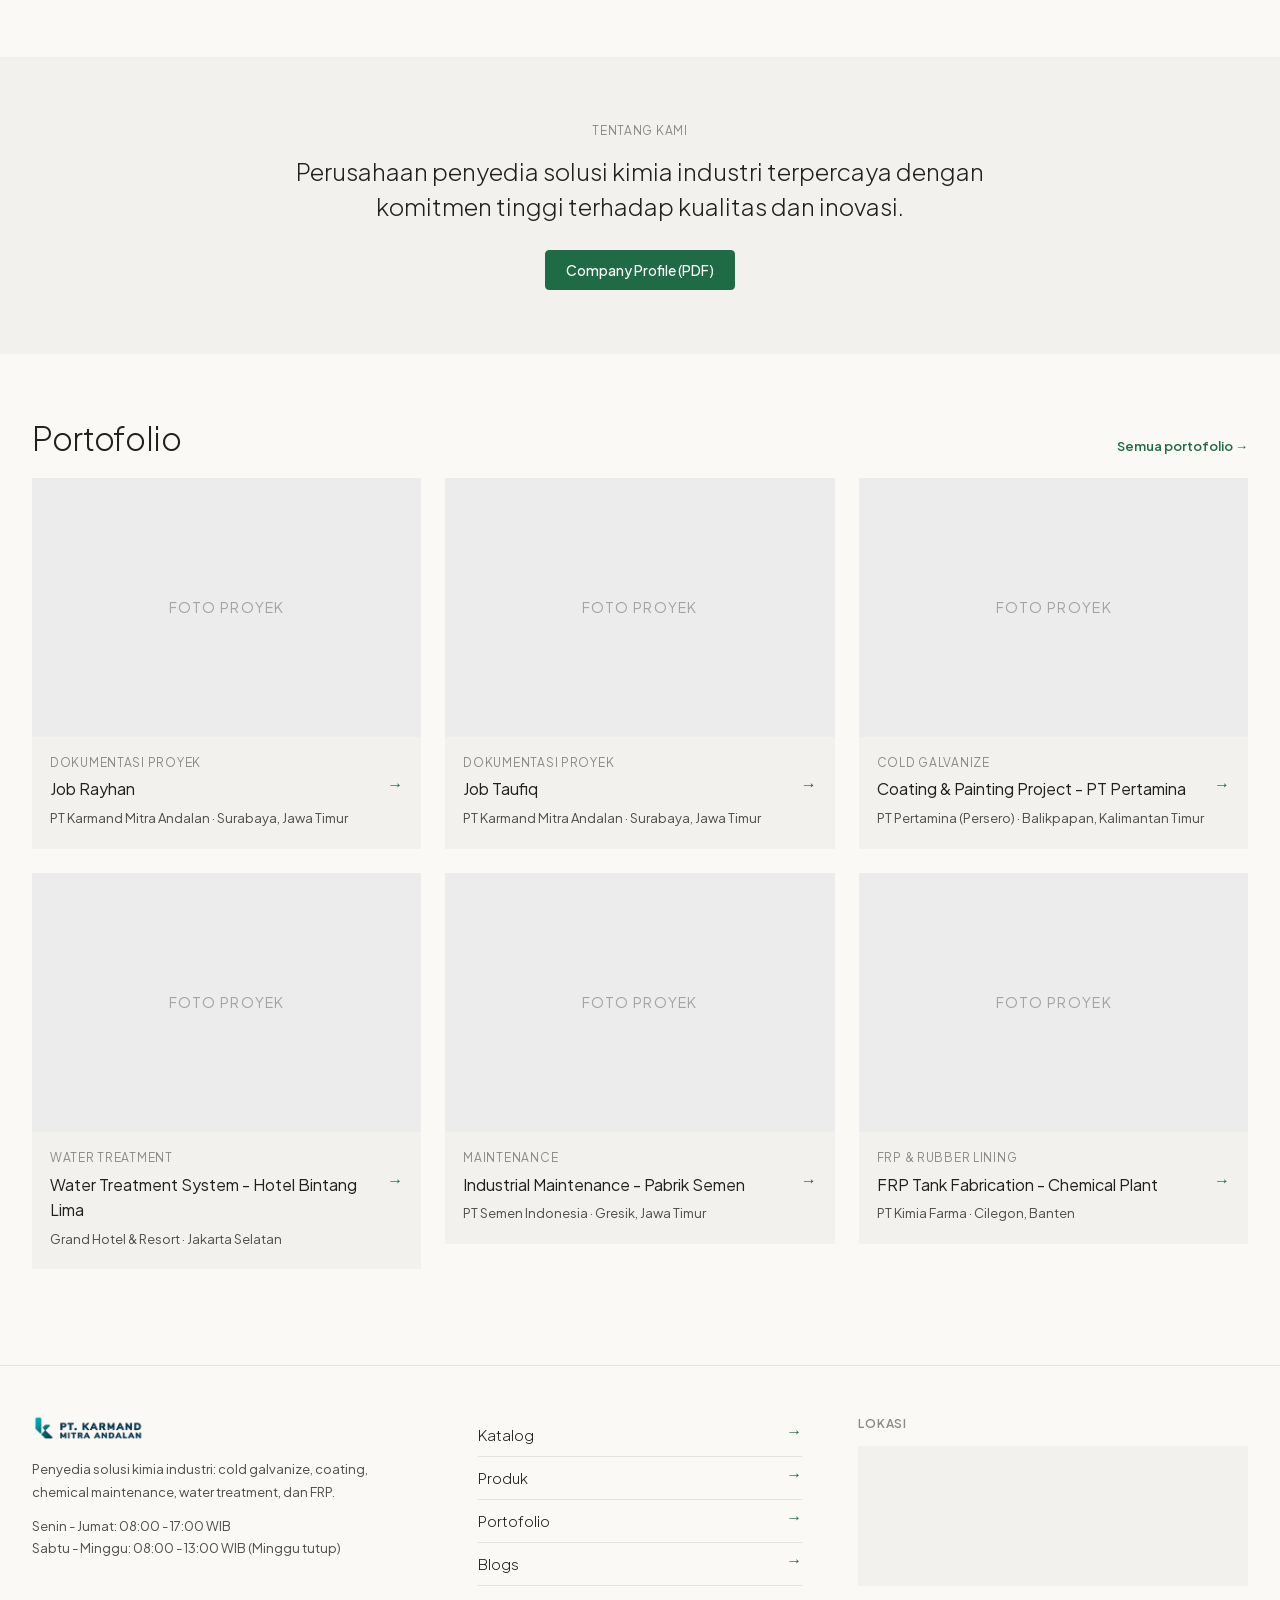
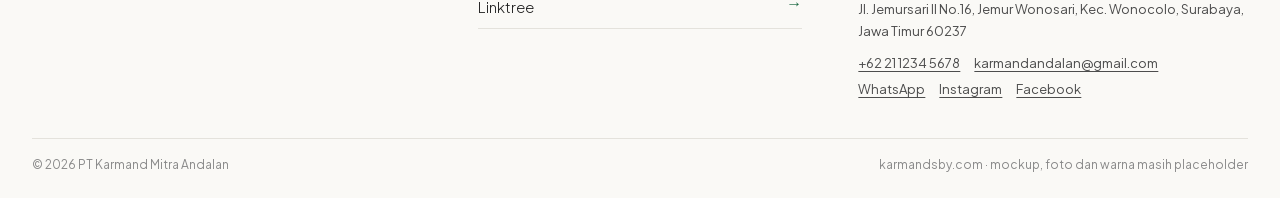
==== commit c1db5cb5: "fix: align mockup 100% with client revision brief (nav, Jotun cream bg, PDF, Job Rayhan/Taufiq, admi" ====
--- a/index.html
+++ b/index.html
@@ -16,27 +16,19 @@
 </div></section>
 
 <section class="frame" id="katalog"><div class="wrap">
- <div class="head"><h2 class="h-frame">Katalog produk</h2><a class="btn outline" href="#pdf" data-na="File PDF katalog disediakan client">Download PDF katalog</a></div>
+ <div class="head"><h2 class="h-frame">Katalog produk</h2><a class="btn outline" href="#pdf" data-pdf="catalog" data-na="File PDF katalog disediakan client">Download PDF katalog</a></div>
  <div class="fgrid five" id="cats"></div>
 </div></section>
 
 <section class="frame" style="background:var(--surface)"><div class="wrap about">
  <div class="eyebrow">Tentang Kami</div><p class="lead" id="about"></p>
- <div style="display:flex;justify-content:center;gap:12px;flex-wrap:wrap">
-  <a class="btn" href="about.html">Pelajari selengkapnya</a>
-  <a class="btn outline" href="#pdf" data-na="File PDF company profile disediakan client">Company Profile (PDF)</a>
- </div>
+ <a class="btn" href="#pdf" data-pdf="profile" data-na="File PDF company profile disediakan client">Company Profile (PDF)</a>
 </div></section>
 
 <section class="frame" id="portofolio"><div class="wrap">
  <div class="head"><h2 class="h-frame">Portofolio</h2><a class="more" href="portfolio.html">Semua portofolio &rarr;</a></div>
  <div class="fgrid" id="pf"></div>
 </div></section>
-
-<section class="frame" style="border-top:1px solid var(--line)"><div class="wrap">
- <div class="head"><h2 class="h-frame">Artikel &amp; Wawasan</h2><a class="more" href="blogs.html">Semua artikel &rarr;</a></div>
- <div class="fgrid" id="latest-blogs"></div>
-</div></section>
 </main>
 <div id="ftr"></div>
 <script src="js/data.js"></script><script src="js/site.js"></script>
--- a/css/theme.css
+++ b/css/theme.css
@@ -15,9 +15,9 @@
   --ink: #202020;
   --ink-2: #4d4d4d;
   --ink-3: #8a8a8a;
-  --bg: #ffffff;
-  --surface: #f7f7f7;
-  --line: #e5e5e5;
+  --bg: #faf9f6;       /* warm Jotun off-white / cream */
+  --surface: #f2f1ed;  /* warm stone surface */
+  --line: #e4e2dc;     /* warm hairline */
   --r: 4px;      /* frame: buttons, boxes */
   --r-img: 8px;  /* product images, hero */
   --font: "Plus Jakarta Sans", "Segoe UI", Arial, sans-serif;
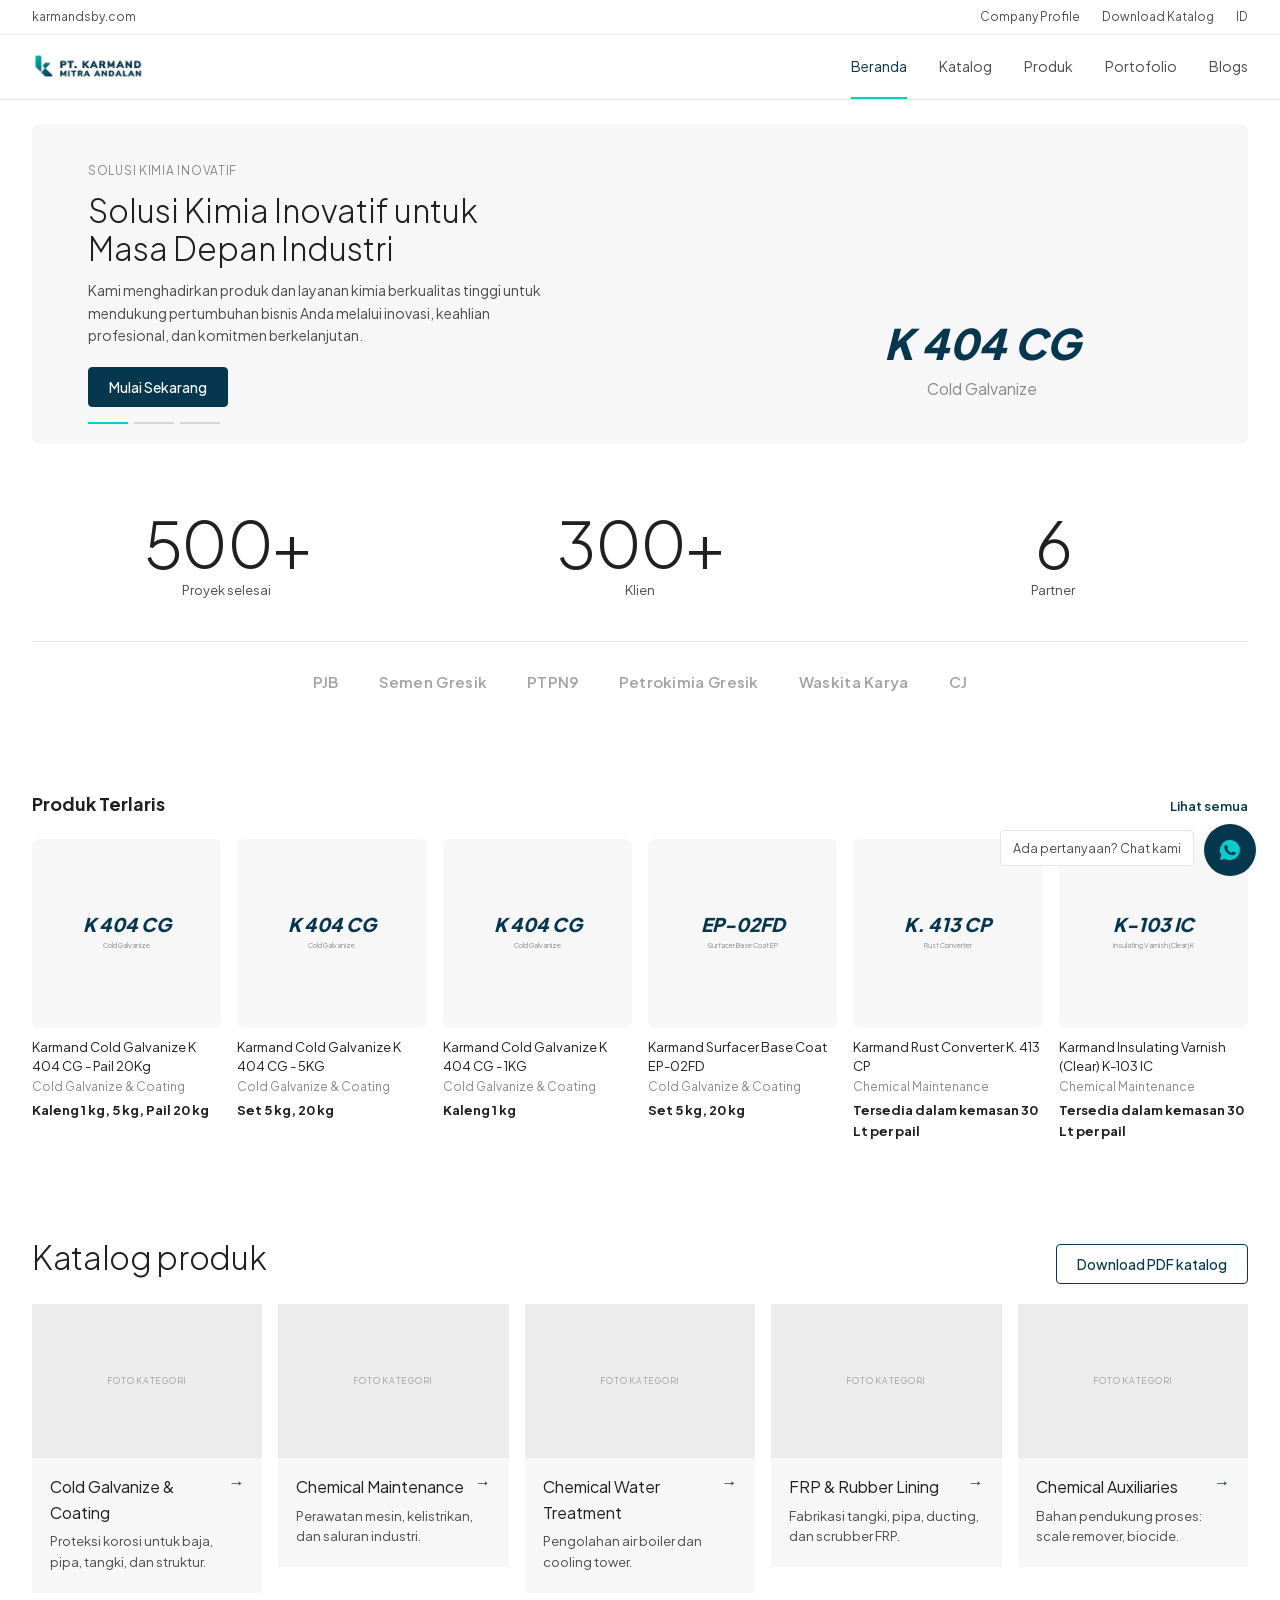
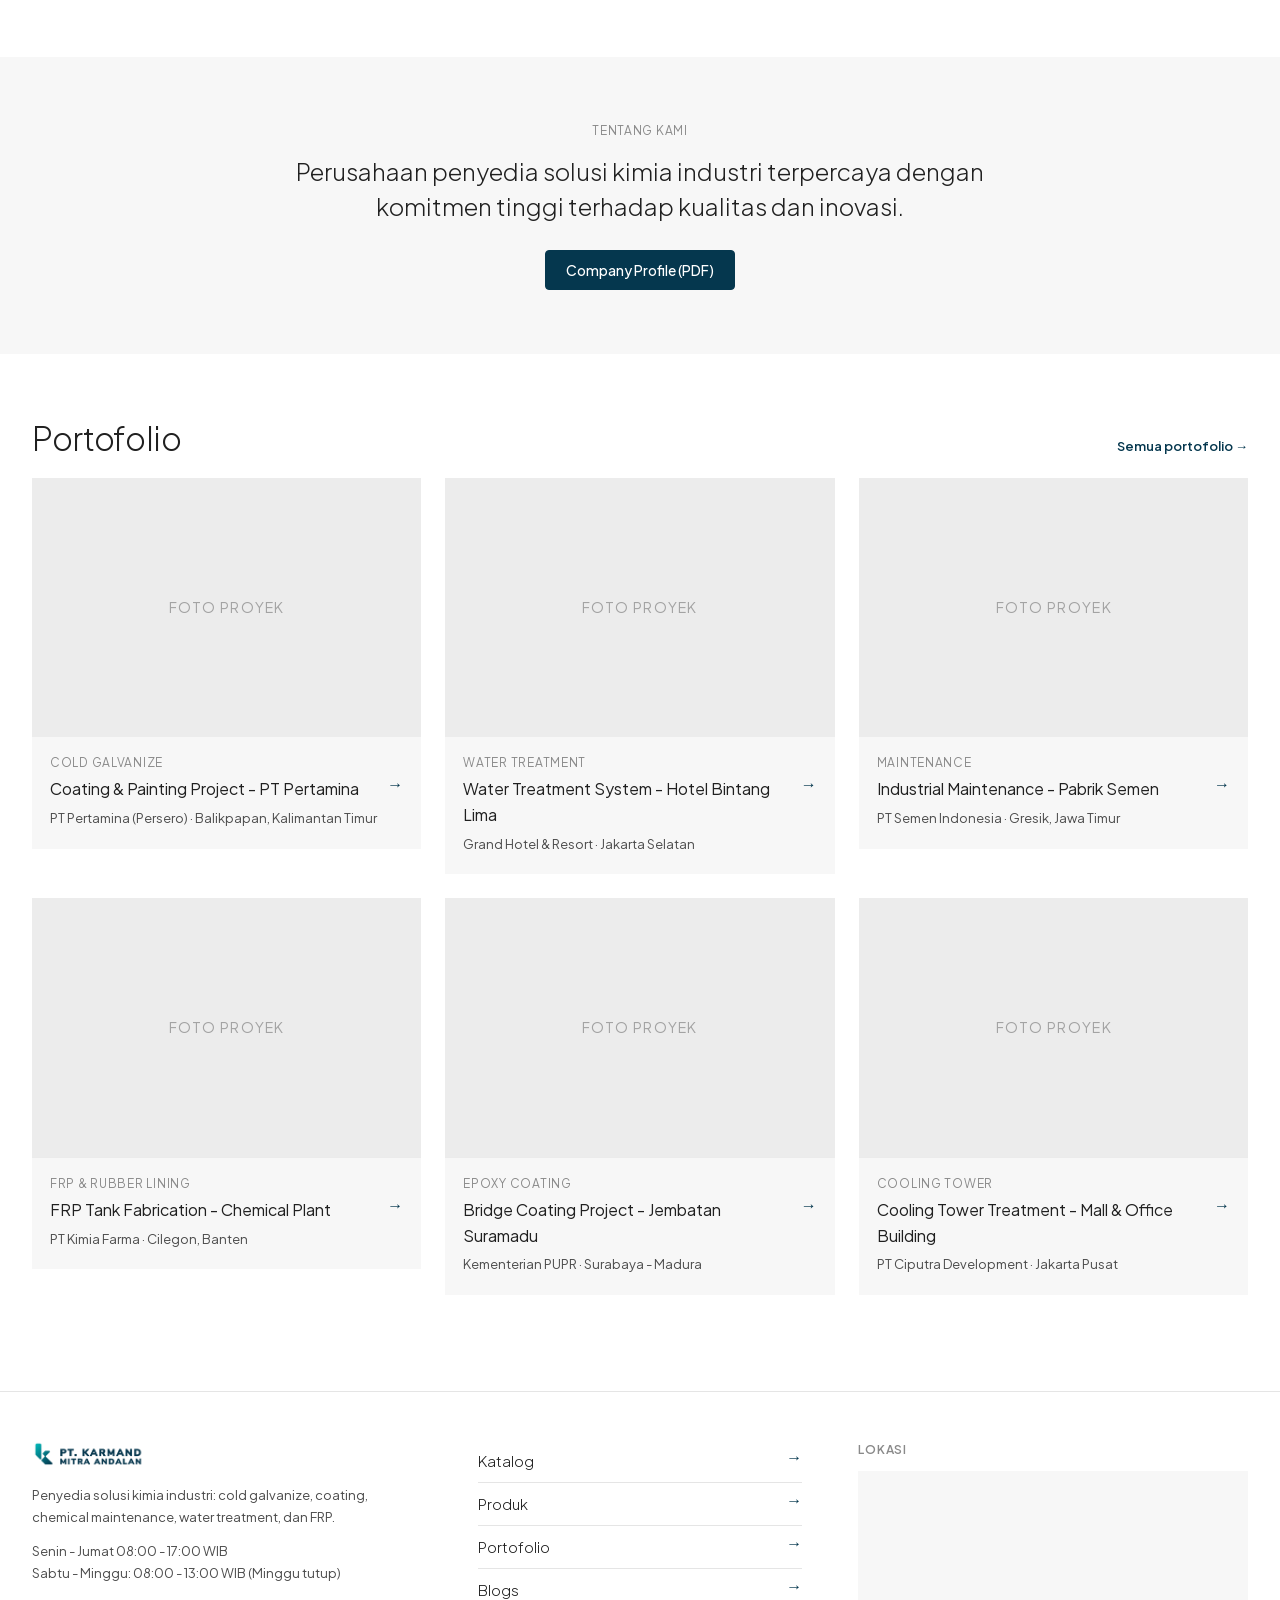
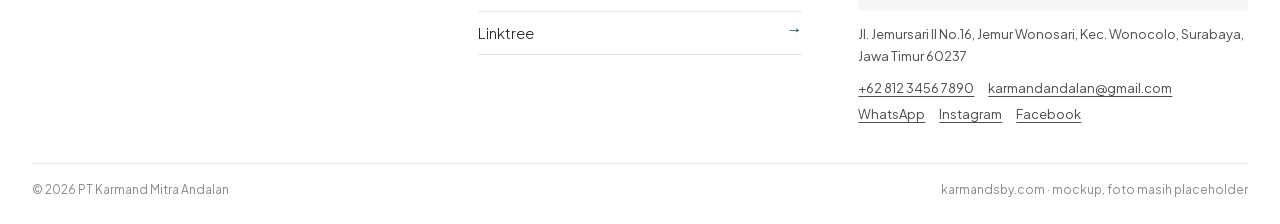
==== commit 7cc1c5ca: "style: apply official corporate brand palette (#05374E navy + #02CECB cyan)" ====
--- a/index.html
+++ b/index.html
@@ -1,7 +1,7 @@
 <!DOCTYPE html>
 <html lang="id"><head>
 <meta charset="UTF-8"><meta name="viewport" content="width=device-width, initial-scale=1"><meta name="robots" content="noindex, nofollow">
-<title>PT Karmand Mitra Andalan | Beranda</title>
+<title>PT Karmand Mitra Andalan | Mockup Beranda</title>
 <link rel="stylesheet" href="css/theme.css"><link rel="stylesheet" href="css/site.css">
 </head><body data-page="home">
 <div id="hdr"></div>
@@ -11,22 +11,22 @@
 <section class="frame"><div class="wrap"><div class="stats" id="stats"></div><div class="partners" id="partners"></div></div></section>
 
 <section class="shelf"><div class="wrap">
- <div class="head"><h2 class="h-shelf">Produk Terlaris</h2><a class="more" href="catalog.html">Lihat semua</a></div>
+ <div class="head"><h2 class="h-shelf">Produk Terlaris</h2><a class="more" href="product.html">Lihat semua</a></div>
  <div class="shelfgrid" id="top"></div>
 </div></section>
 
 <section class="frame" id="katalog"><div class="wrap">
- <div class="head"><h2 class="h-frame">Katalog produk</h2><a class="btn outline" href="#pdf" data-pdf="catalog" data-na="File PDF katalog disediakan client">Download PDF katalog</a></div>
+ <div class="head"><h2 class="h-frame">Katalog produk</h2><a class="btn outline" href="#pdf" data-na="File PDF katalog disediakan client">Download PDF katalog</a></div>
  <div class="fgrid five" id="cats"></div>
 </div></section>
 
 <section class="frame" style="background:var(--surface)"><div class="wrap about">
  <div class="eyebrow">Tentang Kami</div><p class="lead" id="about"></p>
- <a class="btn" href="#pdf" data-pdf="profile" data-na="File PDF company profile disediakan client">Company Profile (PDF)</a>
+ <a class="btn" href="#pdf" data-na="File PDF company profile disediakan client">Company Profile (PDF)</a>
 </div></section>
 
 <section class="frame" id="portofolio"><div class="wrap">
- <div class="head"><h2 class="h-frame">Portofolio</h2><a class="more" href="portfolio.html">Semua portofolio &rarr;</a></div>
+ <div class="head"><h2 class="h-frame">Portofolio</h2><a class="more" href="#na">Semua portofolio &rarr;</a></div>
  <div class="fgrid" id="pf"></div>
 </div></section>
 </main>
--- a/css/theme.css
+++ b/css/theme.css
@@ -7,17 +7,24 @@
   src: url(../assets/fonts/plus-jakarta-sans-latin.woff2) format("woff2");
 }
 
-/* Tokens. Green is the ONE accent: replace the 3 --green-* values with the client's logo codes. */
+/* Official Corporate Brand Palette (Option B: 60% white/surface, 30% #05374E navy, 10% #02CECB cyan) */
 :root {
-  --green-1: #1f6b45; /* CTA, active, arrows */
-  --green-2: #17543a; /* hover */
-  --green-3: #e8f2ec; /* tint: trust line, tooltip */
+  --brand-navy: #05374e;       /* Corporate Primary (RGB 5/55/78, CMYK 98/73/46/41) */
+  --brand-navy-hover: #032636; /* Darker navy hover state */
+  --brand-cyan: #02cecb;       /* Corporate Accent (RGB 2/206/203, CMYK 67/0/28/0) */
+  --brand-tint: #e6faf9;       /* Soft cyan tint for trust bar */
+
+  --green-1: var(--brand-navy);       /* CTA, links, wordmarks, arrows */
+  --green-2: var(--brand-navy-hover); /* hover */
+  --green-3: var(--brand-tint);       /* tint: trust line */
+  --accent: var(--brand-cyan);        /* 10% highlight: active nav, hero bar, trust border, bubble icon */
+
   --ink: #202020;
   --ink-2: #4d4d4d;
   --ink-3: #8a8a8a;
-  --bg: #faf9f6;       /* warm Jotun off-white / cream */
-  --surface: #f2f1ed;  /* warm stone surface */
-  --line: #e4e2dc;     /* warm hairline */
+  --bg: #ffffff;
+  --surface: #f7f7f7;
+  --line: #e5e5e5;
   --r: 4px;      /* frame: buttons, boxes */
   --r-img: 8px;  /* product images, hero */
   --font: "Plus Jakarta Sans", "Segoe UI", Arial, sans-serif;
--- a/css/site.css
+++ b/css/site.css
@@ -35,7 +35,7 @@
 .nav>li{position:relative;display:flex;align-items:center}
 .nav a.top{font-size:14px;color:var(--ink-2);height:64px;display:flex;align-items:center;border-bottom:2px solid transparent}
 .nav a.top:hover{color:var(--ink)}
-.nav a.top.on{color:var(--ink);border-color:var(--green-1)}
+.nav a.top.on{color:var(--green-1);border-color:var(--accent)}
 .drop{position:absolute;left:-16px;top:64px;min-width:240px;background:#fff;border:1px solid var(--line);border-radius:var(--r);padding:8px 0;display:none}
 .nav>li:hover .drop,.nav>li:focus-within .drop{display:block}
 .drop a{display:flex;justify-content:space-between;padding:9px 16px;font-size:14px;color:var(--ink-2)}
@@ -53,7 +53,7 @@
 .slide .pic{height:260px;justify-self:end;width:100%;max-width:420px}
 .bar{position:absolute;left:56px;bottom:20px;display:flex;gap:6px}
 .bar button{width:40px;height:2px;border:0;background:#d6d6d6;cursor:pointer;padding:0}
-.bar button.on{background:var(--ink)}
+.bar button.on{background:var(--accent)}
 
 /* Kick Avenue shelf cards: borderless */
 .shelfgrid{display:grid;grid-template-columns:repeat(6,1fr);gap:24px 16px}
@@ -75,6 +75,7 @@
 .fc .t{display:flex;justify-content:space-between;gap:10px;font-size:16px;font-weight:400}
 .fc .d{font-size:13px;color:var(--ink-2);margin-top:6px}
 .fc:hover .t span:first-child{text-decoration:underline}
+.fc:hover .arrow,.ftr .links a:hover .arrow{color:var(--accent)}
 
 /* stats (Jotun) */
 .stats{display:grid;grid-template-columns:repeat(3,1fr);text-align:center;gap:24px}
@@ -104,7 +105,7 @@
 .buybox{display:block;margin:22px 0 10px;background:var(--green-1);color:#fff;border-radius:var(--r);padding:14px 18px;font-weight:600;font-size:15px;text-align:center}
 .buybox:hover{background:var(--green-2)}
 .buybox small{display:block;font-weight:400;font-size:12px;opacity:.85}
-.trust{display:flex;align-items:center;gap:8px;background:var(--green-3);border-radius:var(--r);padding:10px 14px;font-size:12.5px;color:var(--green-2)}
+.trust{display:flex;align-items:center;gap:8px;background:var(--green-3);border-left:3px solid var(--accent);border-radius:var(--r);padding:10px 14px;font-size:12.5px;color:var(--green-1)}
 .detail{display:grid;grid-template-columns:1fr 1.4fr;gap:56px;padding:48px 0;border-top:1px solid var(--line)}
 .spec{border-top:1px solid var(--line)}
 .spec div{display:grid;grid-template-columns:1fr 1fr;padding:11px 0;border-bottom:1px solid var(--line);font-size:13.5px}
@@ -131,7 +132,7 @@
 
 /* chat bubble: Kick Avenue */
 .bubble{position:fixed;right:24px;bottom:24px;z-index:90}
-.bubble-btn{width:52px;height:52px;border-radius:50%;border:0;background:var(--green-1);color:#fff;display:grid;place-items:center;cursor:pointer}
+.bubble-btn{width:52px;height:52px;border-radius:50%;border:0;background:var(--green-1);color:var(--accent);display:grid;place-items:center;cursor:pointer}
 .bubble-btn:hover{background:var(--green-2)}
 .bubble-btn svg{width:24px;height:24px}
 .tip{position:absolute;right:62px;bottom:10px;white-space:nowrap;background:#fff;border:1px solid var(--line);border-radius:var(--r);padding:7px 12px;font-size:12.5px;color:var(--ink-2)}
@@ -145,133 +146,6 @@
 
 .toast{position:fixed;left:50%;bottom:96px;transform:translateX(-50%);background:var(--ink);color:#fff;padding:9px 16px;border-radius:var(--r);font-size:13px;opacity:0;pointer-events:none;transition:opacity .2s;z-index:99}
 .toast.show{opacity:1}
-
-/* shared subpage layout: editorial Jotun hairline grammar */
-.pagehead{padding:44px 0 32px;border-bottom:1px solid var(--line)}
-.pagehead h1{font-size:36px;font-weight:300;line-height:1.2;letter-spacing:-.015em;margin:8px 0 10px}
-.pagehead p{max-width:680px;color:var(--ink-2);font-size:15px}
-.toolbar{display:flex;flex-wrap:wrap;justify-content:space-between;align-items:center;gap:16px;padding:24px 0;border-bottom:1px solid var(--line);margin-bottom:28px}
-.tabs{display:flex;flex-wrap:wrap;gap:8px}
-.tab{height:36px;padding:0 14px;border:1px solid var(--line);border-radius:var(--r);background:#fff;color:var(--ink-2);font-size:13px;cursor:pointer;display:inline-flex;align-items:center;gap:6px}
-.tab:hover{border-color:var(--ink);color:var(--ink)}
-.tab.on{background:var(--green-1);border-color:var(--green-1);color:#fff}
-.search{height:36px;width:260px;max-width:100%;padding:0 12px;border:1px solid var(--line);border-radius:var(--r);font-size:13px;color:var(--ink);background:#fff}
-.search:focus{outline:none;border-color:var(--green-1)}
-.empty{padding:56px 24px;text-align:center;background:var(--surface);border-radius:var(--r);color:var(--ink-2)}
-
-/* catalog grid */
-.catgrid{display:grid;grid-template-columns:repeat(4,1fr);gap:28px 20px}
-.catmeta{display:flex;justify-content:space-between;align-items:center;margin-bottom:20px;font-size:13px;color:var(--ink-2)}
-
-/* product extras: exposures, marketplace */
-.mkts{display:flex;flex-wrap:wrap;gap:10px;margin:12px 0 14px}
-.mkts a{display:inline-flex;align-items:center;gap:6px;height:36px;padding:0 14px;border:1px solid var(--line);border-radius:var(--r);font-size:13px;color:var(--ink-2)}
-.mkts a:hover{border-color:var(--green-1);color:var(--green-1)}
-.expsec{padding:0 0 56px}
-.expgrid{display:grid;grid-template-columns:repeat(3,1fr);gap:16px;margin-top:20px}
-.expcard{background:var(--surface);padding:20px;border-left:2px solid var(--green-1)}
-.expcard b{display:block;font-size:14px;font-weight:600;margin-bottom:6px;color:var(--ink)}
-.expcard p{font-size:13px;color:var(--ink-2);white-space:pre-line}
-
-/* portfolio & blog detail */
-.split2{display:grid;grid-template-columns:1fr 1fr;gap:32px}
-.speclist{display:grid;grid-template-columns:repeat(4,1fr);gap:16px;padding:24px 0;border-top:1px solid var(--line);border-bottom:1px solid var(--line);margin:28px 0}
-.speclist dt{font-size:11px;text-transform:uppercase;letter-spacing:.06em;color:var(--ink-3);margin-bottom:4px}
-.speclist dd{font-size:14px;font-weight:500;color:var(--ink)}
-.bullet{display:grid;gap:8px;margin-top:10px}
-.bullet li{position:relative;padding-left:16px;color:var(--ink-2);font-size:14px}
-.bullet li::before{content:"";position:absolute;left:0;top:9px;width:5px;height:5px;border-radius:50%;background:var(--green-1)}
-.artwrap{max-width:780px;margin:0 auto;padding:36px 0 56px}
-.artmeta{display:flex;flex-wrap:wrap;gap:16px;font-size:12.5px;color:var(--ink-3);margin-bottom:14px}
-.artwrap h1{font-size:34px;font-weight:300;line-height:1.25;margin-bottom:24px}
-.artcover{aspect-ratio:16/9;background:var(--surface);border-radius:var(--r-img);overflow:hidden;margin-bottom:28px}
-.artcover svg{width:100%;height:100%}
-.prose{font-size:15px;line-height:1.8;color:var(--ink-2)}
-.prose h2,.prose h3,.prose h4{color:var(--ink);font-weight:500;margin:26px 0 10px;line-height:1.3}
-.prose p{margin-bottom:14px}
-.prose ul,.prose ol{margin:0 0 16px 20px;list-style:disc}
-.prose ol{list-style:decimal}
-.prose li{margin-bottom:6px}
-.sharebar{display:flex;flex-wrap:wrap;align-items:center;justify-content:space-between;gap:14px;padding:20px 0;margin-top:32px;border-top:1px solid var(--line);border-bottom:1px solid var(--line)}
-.sharelinks{display:flex;gap:8px;flex-wrap:wrap}
-.sharelinks a{height:34px;padding:0 12px;border:1px solid var(--line);border-radius:var(--r);display:inline-flex;align-items:center;font-size:12.5px;color:var(--ink-2)}
-.sharelinks a:hover{border-color:var(--green-1);color:var(--green-1)}
-
-/* newsletter bar */
-.nlbox{background:var(--surface);padding:32px;border-radius:var(--r);display:flex;flex-wrap:wrap;align-items:center;justify-content:space-between;gap:20px;margin-top:48px}
-.nlform{display:flex;gap:8px;flex-wrap:wrap}
-.nlform input{height:40px;width:260px;max-width:100%;padding:0 12px;border:1px solid var(--line);border-radius:var(--r);background:#fff;font-size:14px}
-.nlform input:focus{outline:none;border-color:var(--green-1)}
-
-/* about & team */
-.story{display:grid;grid-template-columns:1.2fr 1fr;gap:48px;align-items:start}
-.story p{color:var(--ink-2);font-size:15px;line-height:1.75;margin-bottom:14px}
-.mvgrid{display:grid;grid-template-columns:1fr 1fr;gap:24px}
-.mvcard{background:var(--surface);padding:28px;border-top:2px solid var(--green-1)}
-.mvcard h3{font-size:18px;font-weight:500;margin-bottom:10px}
-.mvcard p{color:var(--ink-2);font-size:14px;line-height:1.7}
-.teamgrid{display:grid;grid-template-columns:repeat(3,1fr);gap:24px}
-.tcard{border:1px solid var(--line);border-radius:var(--r);overflow:hidden;background:#fff}
-.tcard .img{aspect-ratio:4/3;background:var(--surface)}
-.tcard .img svg{width:100%;height:100%}
-.tcard .box{padding:18px 20px}
-.tcard b{display:block;font-size:16px;font-weight:500}
-.tcard span{display:block;font-size:12.5px;color:var(--green-1);margin:2px 0 8px}
-.tcard p{font-size:13px;color:var(--ink-2)}
-
-/* careers */
-.bengrid{display:grid;grid-template-columns:repeat(3,1fr);gap:16px}
-.bencard{background:var(--surface);padding:22px}
-.bencard b{display:block;font-size:15px;font-weight:500;margin-bottom:6px}
-.bencard p{font-size:13px;color:var(--ink-2)}
-.jobgrid{display:grid;grid-template-columns:repeat(2,1fr);gap:20px}
-.jobcard{border:1px solid var(--line);border-radius:var(--r);padding:22px 24px;display:flex;flex-direction:column;justify-content:space-between;gap:14px;background:#fff}
-.jobcard:hover{border-color:var(--green-1)}
-.jobmeta{display:flex;flex-wrap:wrap;gap:8px;font-size:12px;color:var(--ink-3);margin-bottom:8px}
-.jobmeta span{background:var(--surface);padding:3px 8px;border-radius:var(--r);color:var(--ink-2)}
-.jobcard h3{font-size:18px;font-weight:500;margin-bottom:6px}
-.jobcard p{font-size:13.5px;color:var(--ink-2)}
-.jobfoot{display:flex;justify-content:space-between;align-items:center;padding-top:12px;border-top:1px solid var(--line);font-size:12.5px;color:var(--ink-3)}
-
-/* forms & contact */
-.contactgrid{display:grid;grid-template-columns:1.15fr .85fr;gap:48px;align-items:start}
-.form{display:grid;gap:16px}
-.frow{display:grid;grid-template-columns:1fr 1fr;gap:16px}
-.field label{display:block;font-size:12.5px;font-weight:500;color:var(--ink-2);margin-bottom:6px}
-.field input,.field select,.field textarea{width:100%;padding:10px 12px;border:1px solid var(--line);border-radius:var(--r);font:inherit;font-size:14px;color:var(--ink);background:#fff}
-.field textarea{min-height:110px;resize:vertical}
-.field input:focus,.field select:focus,.field textarea:focus{outline:none;border-color:var(--green-1)}
-.infobox{background:var(--surface);padding:28px;border-radius:var(--r);display:grid;gap:18px}
-.infobox dt{font-size:11.5px;text-transform:uppercase;letter-spacing:.06em;color:var(--ink-3);margin-bottom:4px}
-.infobox dd{font-size:14px;color:var(--ink)}
-.infobox .map{height:210px;background:#e5e5e5;overflow:hidden;border-radius:var(--r)}
-.infobox .map iframe{width:100%;height:100%;border:0;filter:grayscale(1)}
-
-/* modal */
-.modal{position:fixed;inset:0;background:rgba(32,32,32,.48);display:none;align-items:center;justify-content:center;padding:20px;z-index:120}
-.modal.open{display:flex}
-.modal-box{background:#fff;border:1px solid var(--line);border-radius:var(--r);width:100%;max-width:560px;max-height:90vh;overflow:auto;padding:28px}
-.modal-head{display:flex;justify-content:space-between;align-items:center;padding-bottom:14px;margin-bottom:18px;border-bottom:1px solid var(--line)}
-.modal-head h3{font-size:20px;font-weight:400}
-.modal-x{background:none;border:1px solid var(--line);border-radius:var(--r);width:32px;height:32px;cursor:pointer;font-size:16px;color:var(--ink-2)}
-.modal-x:hover{border-color:var(--ink);color:var(--ink)}
-
-/* 404 */
-.notfound{padding:96px 0;text-align:center;max-width:520px;margin:0 auto}
-.notfound b{display:block;font-size:72px;font-weight:200;line-height:1;color:var(--green-1)}
-.notfound h1{font-size:26px;font-weight:300;margin:12px 0 10px}
-.notfound p{color:var(--ink-2);margin-bottom:24px}
-
-@media(max-width:1024px){
-  .catgrid{grid-template-columns:repeat(3,1fr)}
-  .speclist{grid-template-columns:repeat(2,1fr)}
-  .expgrid,.bengrid,.teamgrid{grid-template-columns:repeat(2,1fr)}
-}
-@media(max-width:820px){
-  .catgrid{grid-template-columns:repeat(2,1fr)}
-  .split2,.story,.mvgrid,.jobgrid,.contactgrid,.frow,.expgrid,.bengrid,.teamgrid{grid-template-columns:1fr}
-  .pagehead h1,.artwrap h1{font-size:26px}
-}
 
 @media(max-width:1024px){
   .shelfgrid{grid-template-columns:repeat(4,1fr)}
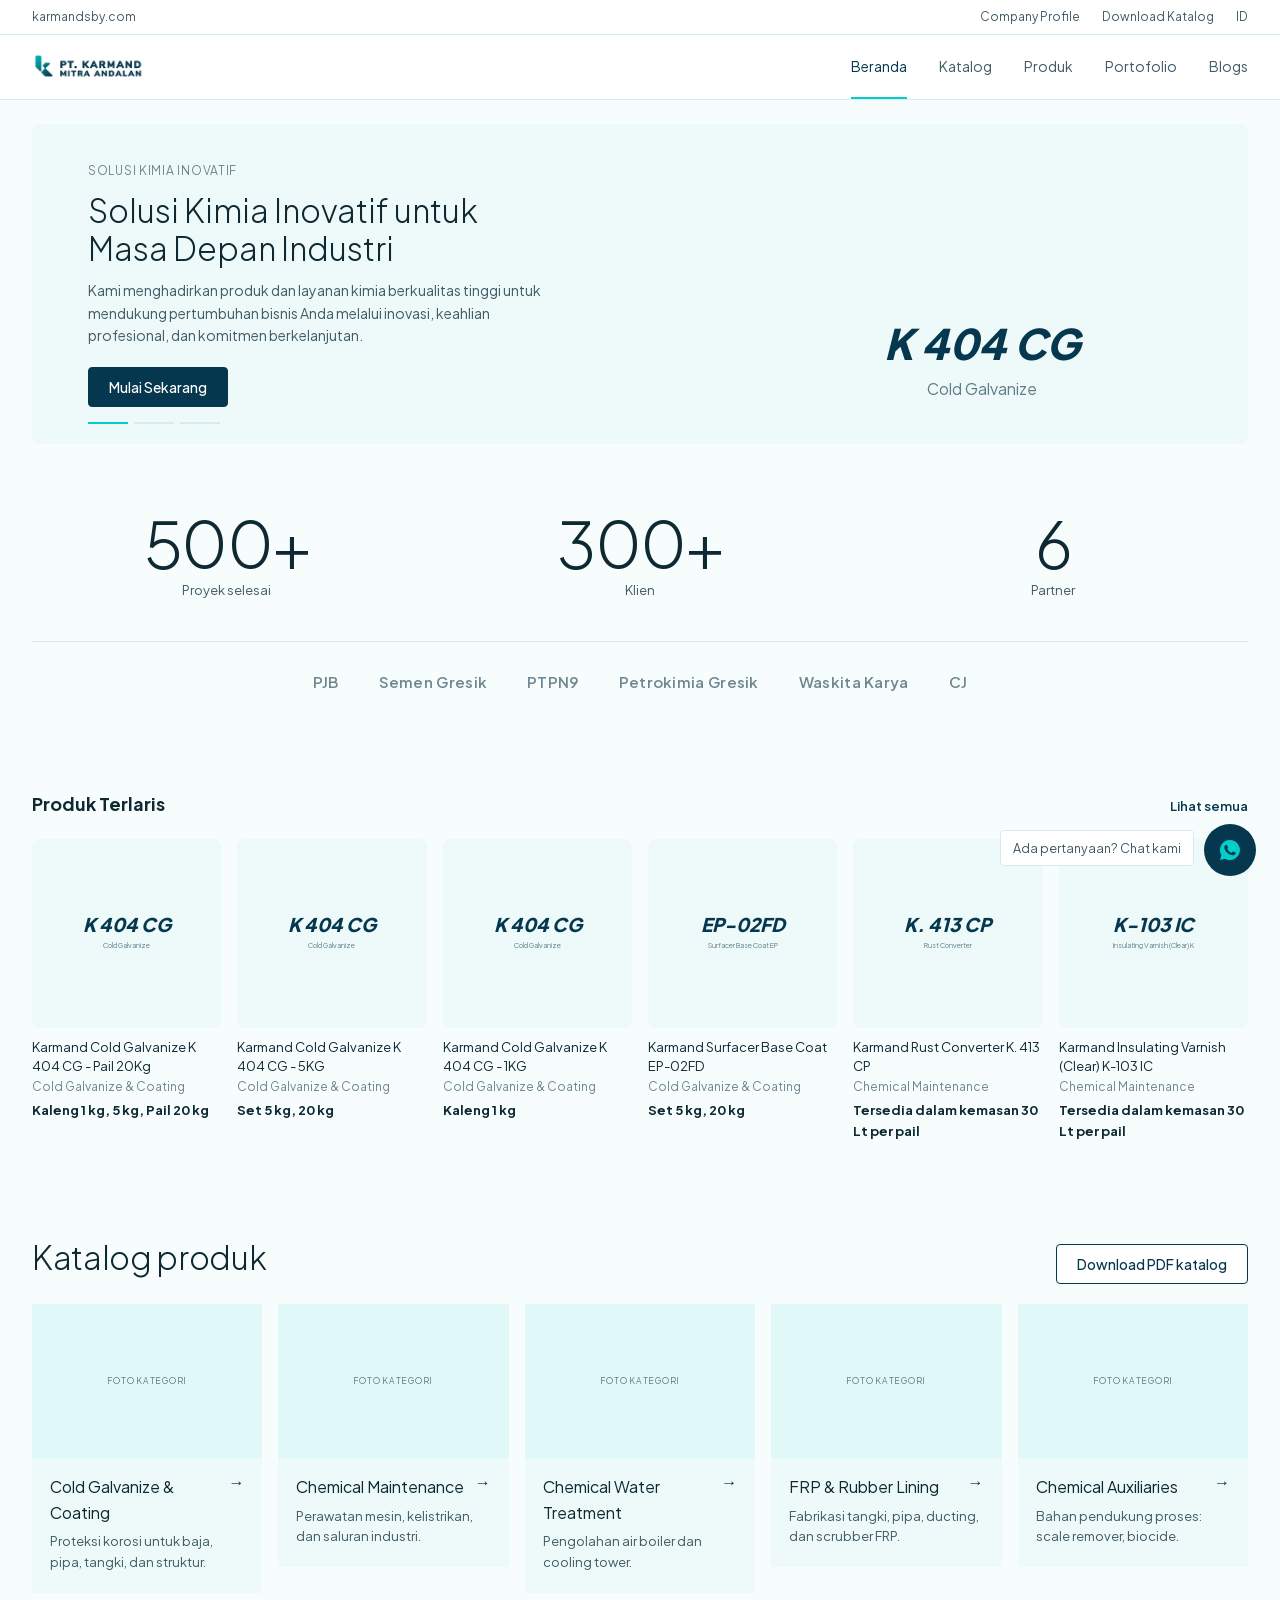
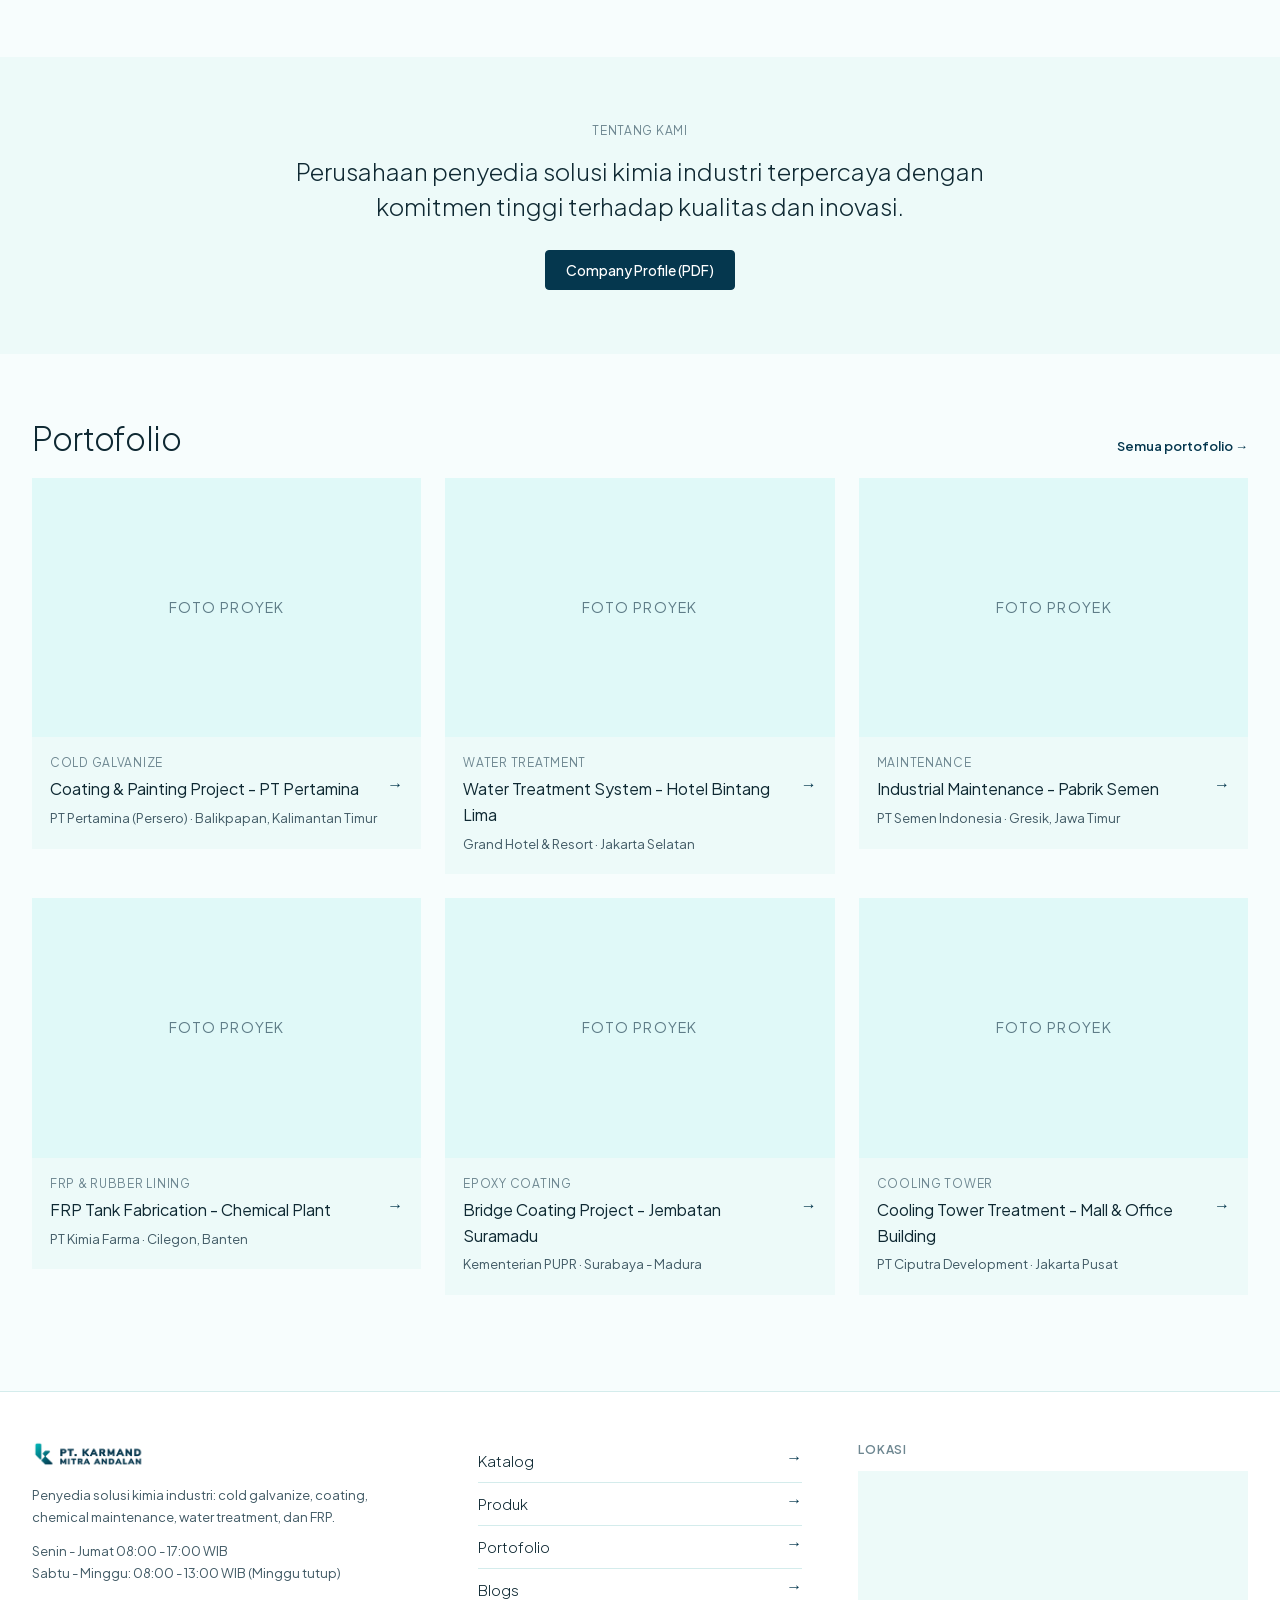
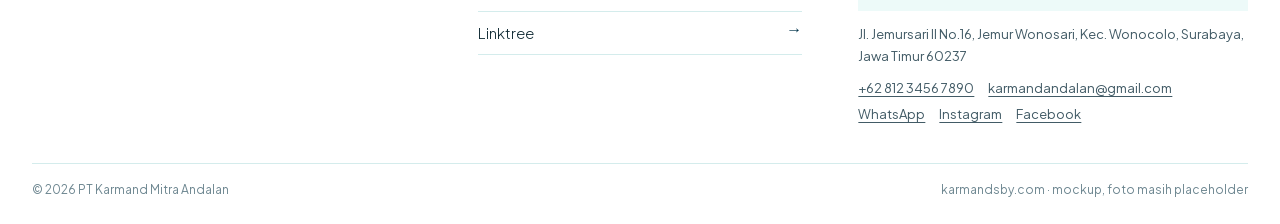
==== commit b0bd867e: "style: rebuild with Subtle Ice-Aqua (#02CECB <-> #FFFFFF) surfaces and cache-busting" ====
--- a/index.html
+++ b/index.html
@@ -2,7 +2,7 @@
 <html lang="id"><head>
 <meta charset="UTF-8"><meta name="viewport" content="width=device-width, initial-scale=1"><meta name="robots" content="noindex, nofollow">
 <title>PT Karmand Mitra Andalan | Mockup Beranda</title>
-<link rel="stylesheet" href="css/theme.css"><link rel="stylesheet" href="css/site.css">
+<link rel="stylesheet" href="css/theme.css?v=3"><link rel="stylesheet" href="css/site.css?v=3">
 </head><body data-page="home">
 <div id="hdr"></div>
 <main>
@@ -31,5 +31,5 @@
 </div></section>
 </main>
 <div id="ftr"></div>
-<script src="js/data.js"></script><script src="js/site.js"></script>
+<script src="js/data.js?v=3"></script><script src="js/site.js?v=3"></script>
 </body></html>
--- a/css/theme.css
+++ b/css/theme.css
@@ -7,24 +7,24 @@
   src: url(../assets/fonts/plus-jakarta-sans-latin.woff2) format("woff2");
 }
 
-/* Official Corporate Brand Palette (Option B: 60% white/surface, 30% #05374E navy, 10% #02CECB cyan) */
+/* Official Corporate Brand Palette — Subtle Ice-Aqua (#02CECB <-> #FFFFFF) + #05374E Navy */
 :root {
   --brand-navy: #05374e;       /* Corporate Primary (RGB 5/55/78, CMYK 98/73/46/41) */
   --brand-navy-hover: #032636; /* Darker navy hover state */
   --brand-cyan: #02cecb;       /* Corporate Accent (RGB 2/206/203, CMYK 67/0/28/0) */
-  --brand-tint: #e6faf9;       /* Soft cyan tint for trust bar */
 
   --green-1: var(--brand-navy);       /* CTA, links, wordmarks, arrows */
   --green-2: var(--brand-navy-hover); /* hover */
-  --green-3: var(--brand-tint);       /* tint: trust line */
+  --green-3: #e0f9f8;                 /* 12% #02CECB + 88% #FFFFFF: trust bar */
   --accent: var(--brand-cyan);        /* 10% highlight: active nav, hero bar, trust border, bubble icon */
 
-  --ink: #202020;
-  --ink-2: #4d4d4d;
-  --ink-3: #8a8a8a;
-  --bg: #ffffff;
-  --surface: #f7f7f7;
-  --line: #e5e5e5;
+  --ink: #0f2933;              /* Cool deep slate-ink */
+  --ink-2: #425b66;            /* Secondary body text */
+  --ink-3: #6e8791;            /* Muted eyebrows & captions */
+  --bg: #f7fdfd;               /* 3% #02CECB + 97% #FFFFFF page canvas */
+  --surface: #edfaf9;          /* 7% #02CECB + 93% #FFFFFF cards, hero, about band */
+  --surface-2: #e0f9f8;        /* 12% #02CECB + 88% #FFFFFF photo slots */
+  --line: #d4ecec;             /* Cool aqua hairline divider */
   --r: 4px;      /* frame: buttons, boxes */
   --r-img: 8px;  /* product images, hero */
   --font: "Plus Jakarta Sans", "Segoe UI", Arial, sans-serif;
--- a/css/site.css
+++ b/css/site.css
@@ -24,7 +24,7 @@
 .btn.outline:hover{background:var(--surface)}
 
 /* header: Jotun 2-row, thin */
-.util{border-bottom:1px solid var(--line);font-size:12px;color:var(--ink-2)}
+.util{background:#fff;border-bottom:1px solid var(--line);font-size:12px;color:var(--ink-2)}
 .util .wrap{display:flex;justify-content:space-between;align-items:center;height:34px}
 .util .r{display:flex;gap:22px}
 .util a:hover{color:var(--ink)}
@@ -52,7 +52,7 @@
 .slide p{color:var(--ink-2);margin-bottom:20px}
 .slide .pic{height:260px;justify-self:end;width:100%;max-width:420px}
 .bar{position:absolute;left:56px;bottom:20px;display:flex;gap:6px}
-.bar button{width:40px;height:2px;border:0;background:#d6d6d6;cursor:pointer;padding:0}
+.bar button{width:40px;height:2px;border:0;background:var(--line);cursor:pointer;padding:0}
 .bar button.on{background:var(--accent)}
 
 /* Kick Avenue shelf cards: borderless */
@@ -69,7 +69,7 @@
 .fgrid{display:grid;grid-template-columns:repeat(3,1fr);gap:24px}
 .fgrid.five{grid-template-columns:repeat(5,1fr);gap:16px}
 .fc{display:block}
-.fc .img{aspect-ratio:3/2;background:#ececec;overflow:hidden}
+.fc .img{aspect-ratio:3/2;background:var(--surface-2);overflow:hidden}
 .fc .img svg{width:100%;height:100%}
 .fc .box{background:var(--surface);padding:16px 18px 20px}
 .fc .t{display:flex;justify-content:space-between;gap:10px;font-size:16px;font-weight:400}
@@ -82,7 +82,7 @@
 .stats b{display:block;font-size:64px;font-weight:300;line-height:1.1;letter-spacing:-.02em}
 .stats span{font-size:13px;color:var(--ink-2)}
 .partners{display:flex;flex-wrap:wrap;justify-content:center;gap:12px 40px;margin-top:40px;padding-top:28px;border-top:1px solid var(--line)}
-.partners span{font-size:15px;font-weight:600;color:#a3a3a3;letter-spacing:.02em}
+.partners span{font-size:15px;font-weight:600;color:var(--ink-3);letter-spacing:.02em}
 
 .about{max-width:760px;margin:0 auto;text-align:center}
 .about p.lead{font-size:24px;font-weight:300;line-height:1.45;margin:14px 0 26px}
@@ -116,7 +116,7 @@
 .feat p{font-size:13.5px;color:var(--ink-2)}
 
 /* footer: Jotun */
-.ftr{border-top:1px solid var(--line);margin-top:32px}
+.ftr{background:#fff;border-top:1px solid var(--line);margin-top:32px}
 .ftr .cols>*{min-width:0}
 .ftr .cols{display:grid;grid-template-columns:1.2fr 1fr 1.2fr;gap:56px;padding:48px 0 36px}
 .ftr .logo img{height:30px;margin-bottom:14px}
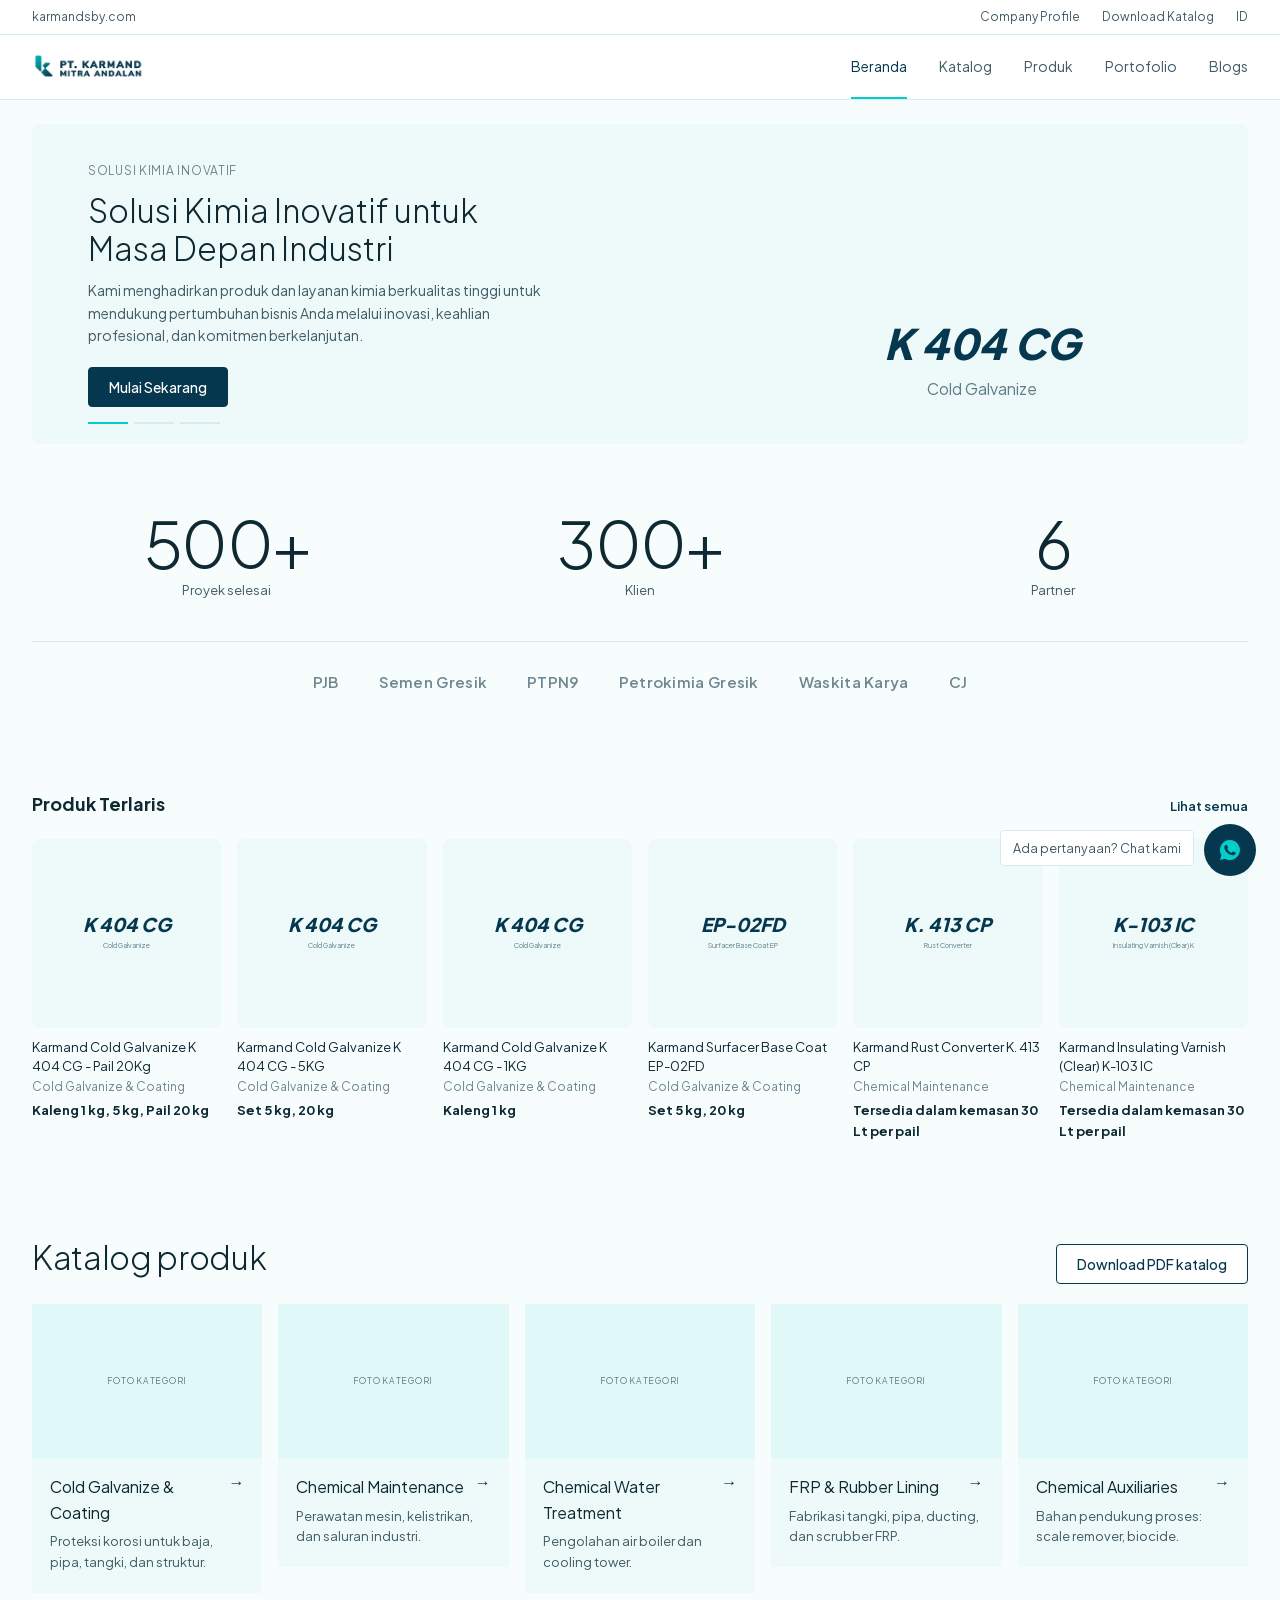
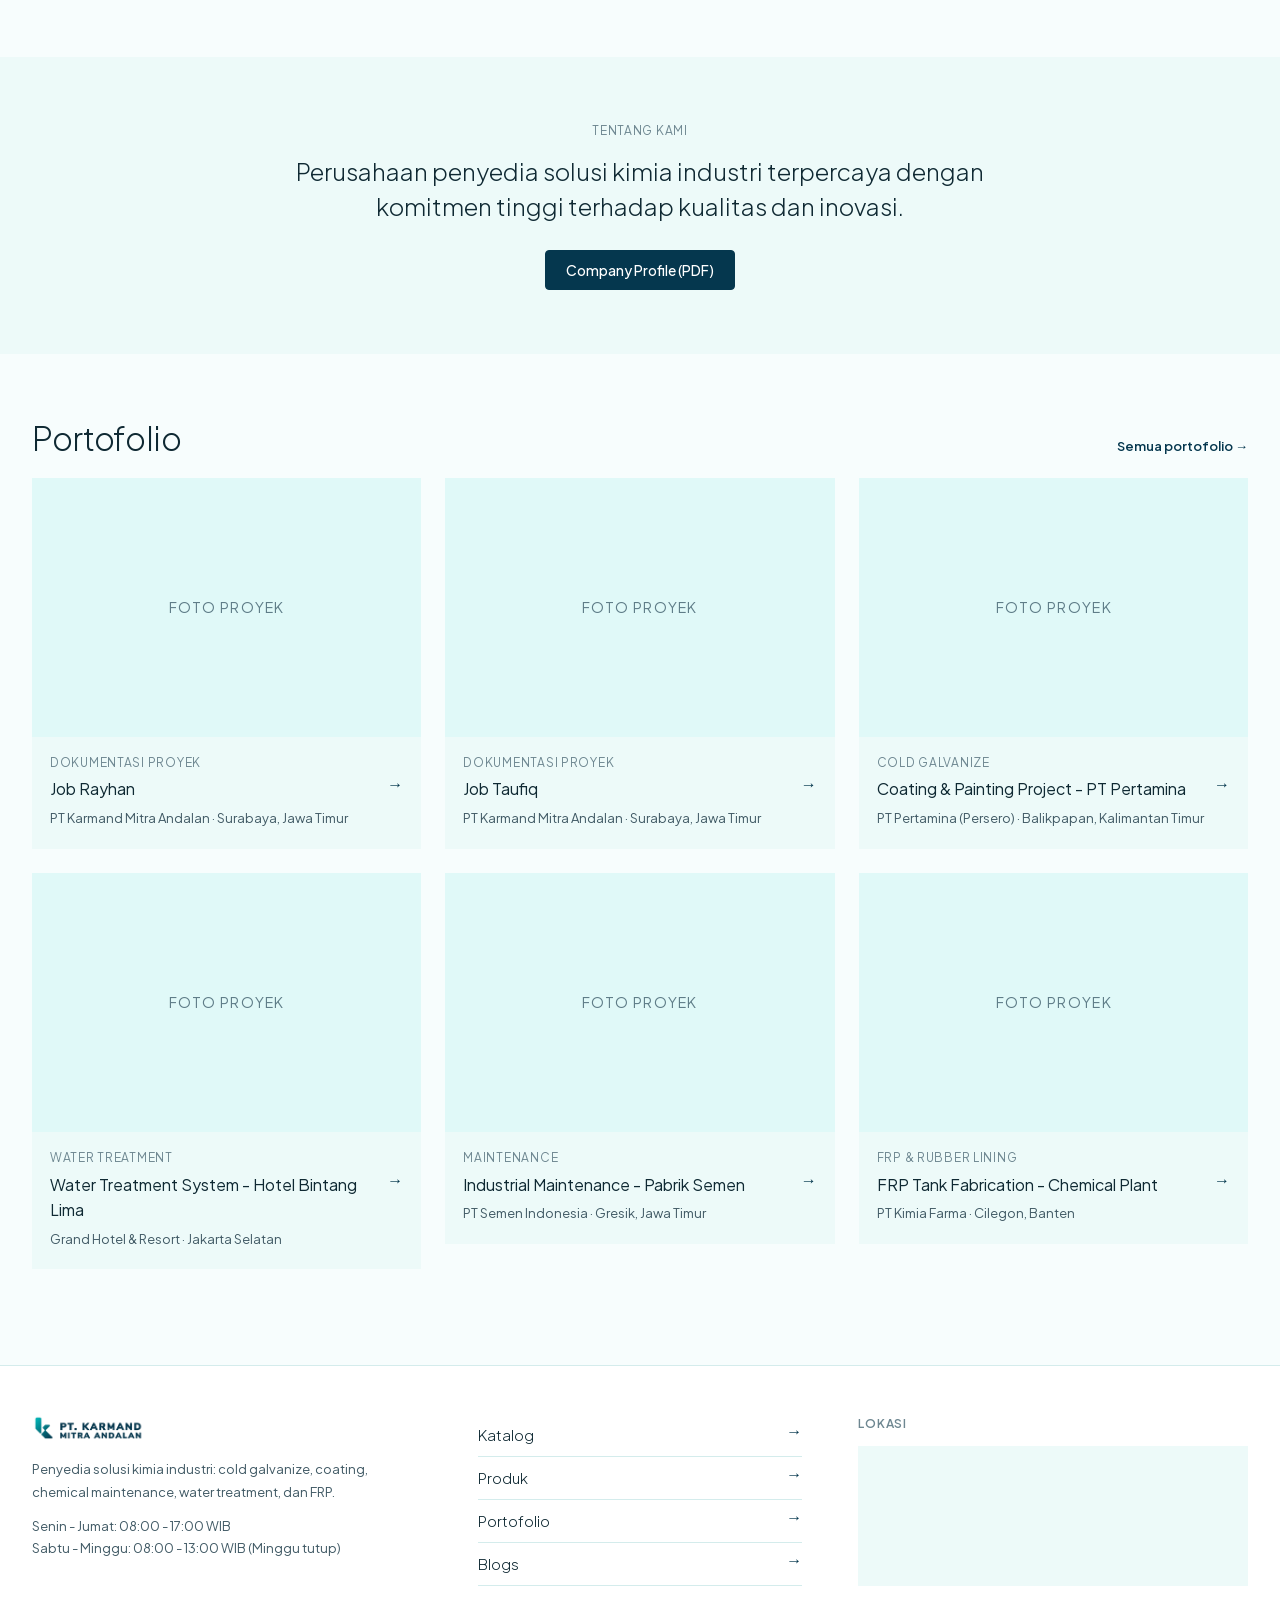
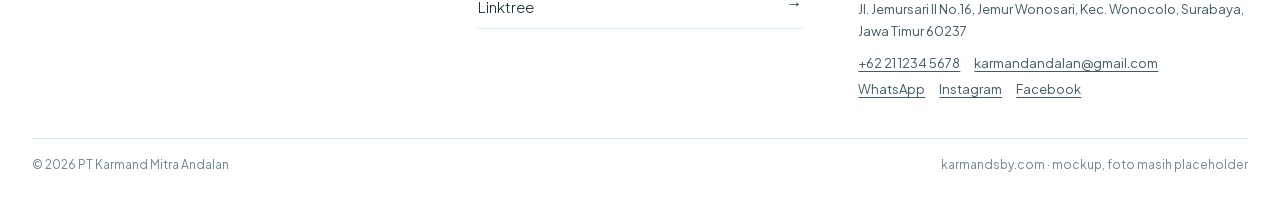
==== commit 24229f89: "fix: restore full 2026-11-21 mockup (c1db5cb) with Subtle Ice-Aqua (#02CECB <-> #FFFFFF) palette" ====
--- a/index.html
+++ b/index.html
@@ -1,8 +1,8 @@
 <!DOCTYPE html>
 <html lang="id"><head>
 <meta charset="UTF-8"><meta name="viewport" content="width=device-width, initial-scale=1"><meta name="robots" content="noindex, nofollow">
-<title>PT Karmand Mitra Andalan | Mockup Beranda</title>
-<link rel="stylesheet" href="css/theme.css?v=3"><link rel="stylesheet" href="css/site.css?v=3">
+<title>PT Karmand Mitra Andalan | Beranda</title>
+<link rel="stylesheet" href="css/theme.css"><link rel="stylesheet" href="css/site.css">
 </head><body data-page="home">
 <div id="hdr"></div>
 <main>
@@ -11,25 +11,25 @@
 <section class="frame"><div class="wrap"><div class="stats" id="stats"></div><div class="partners" id="partners"></div></div></section>
 
 <section class="shelf"><div class="wrap">
- <div class="head"><h2 class="h-shelf">Produk Terlaris</h2><a class="more" href="product.html">Lihat semua</a></div>
+ <div class="head"><h2 class="h-shelf">Produk Terlaris</h2><a class="more" href="catalog.html">Lihat semua</a></div>
  <div class="shelfgrid" id="top"></div>
 </div></section>
 
 <section class="frame" id="katalog"><div class="wrap">
- <div class="head"><h2 class="h-frame">Katalog produk</h2><a class="btn outline" href="#pdf" data-na="File PDF katalog disediakan client">Download PDF katalog</a></div>
+ <div class="head"><h2 class="h-frame">Katalog produk</h2><a class="btn outline" href="#pdf" data-pdf="catalog" data-na="File PDF katalog disediakan client">Download PDF katalog</a></div>
  <div class="fgrid five" id="cats"></div>
 </div></section>
 
 <section class="frame" style="background:var(--surface)"><div class="wrap about">
  <div class="eyebrow">Tentang Kami</div><p class="lead" id="about"></p>
- <a class="btn" href="#pdf" data-na="File PDF company profile disediakan client">Company Profile (PDF)</a>
+ <a class="btn" href="#pdf" data-pdf="profile" data-na="File PDF company profile disediakan client">Company Profile (PDF)</a>
 </div></section>
 
 <section class="frame" id="portofolio"><div class="wrap">
- <div class="head"><h2 class="h-frame">Portofolio</h2><a class="more" href="#na">Semua portofolio &rarr;</a></div>
+ <div class="head"><h2 class="h-frame">Portofolio</h2><a class="more" href="portfolio.html">Semua portofolio &rarr;</a></div>
  <div class="fgrid" id="pf"></div>
 </div></section>
 </main>
 <div id="ftr"></div>
-<script src="js/data.js?v=3"></script><script src="js/site.js?v=3"></script>
+<script src="js/data.js"></script><script src="js/site.js"></script>
 </body></html>
--- a/css/site.css
+++ b/css/site.css
@@ -147,6 +147,133 @@
 .toast{position:fixed;left:50%;bottom:96px;transform:translateX(-50%);background:var(--ink);color:#fff;padding:9px 16px;border-radius:var(--r);font-size:13px;opacity:0;pointer-events:none;transition:opacity .2s;z-index:99}
 .toast.show{opacity:1}
 
+/* shared subpage layout: editorial Jotun hairline grammar */
+.pagehead{padding:44px 0 32px;border-bottom:1px solid var(--line)}
+.pagehead h1{font-size:36px;font-weight:300;line-height:1.2;letter-spacing:-.015em;margin:8px 0 10px}
+.pagehead p{max-width:680px;color:var(--ink-2);font-size:15px}
+.toolbar{display:flex;flex-wrap:wrap;justify-content:space-between;align-items:center;gap:16px;padding:24px 0;border-bottom:1px solid var(--line);margin-bottom:28px}
+.tabs{display:flex;flex-wrap:wrap;gap:8px}
+.tab{height:36px;padding:0 14px;border:1px solid var(--line);border-radius:var(--r);background:#fff;color:var(--ink-2);font-size:13px;cursor:pointer;display:inline-flex;align-items:center;gap:6px}
+.tab:hover{border-color:var(--ink);color:var(--ink)}
+.tab.on{background:var(--green-1);border-color:var(--green-1);color:#fff}
+.search{height:36px;width:260px;max-width:100%;padding:0 12px;border:1px solid var(--line);border-radius:var(--r);font-size:13px;color:var(--ink);background:#fff}
+.search:focus{outline:none;border-color:var(--green-1)}
+.empty{padding:56px 24px;text-align:center;background:var(--surface);border-radius:var(--r);color:var(--ink-2)}
+
+/* catalog grid */
+.catgrid{display:grid;grid-template-columns:repeat(4,1fr);gap:28px 20px}
+.catmeta{display:flex;justify-content:space-between;align-items:center;margin-bottom:20px;font-size:13px;color:var(--ink-2)}
+
+/* product extras: exposures, marketplace */
+.mkts{display:flex;flex-wrap:wrap;gap:10px;margin:12px 0 14px}
+.mkts a{display:inline-flex;align-items:center;gap:6px;height:36px;padding:0 14px;border:1px solid var(--line);border-radius:var(--r);font-size:13px;color:var(--ink-2)}
+.mkts a:hover{border-color:var(--green-1);color:var(--green-1)}
+.expsec{padding:0 0 56px}
+.expgrid{display:grid;grid-template-columns:repeat(3,1fr);gap:16px;margin-top:20px}
+.expcard{background:var(--surface);padding:20px;border-left:2px solid var(--green-1)}
+.expcard b{display:block;font-size:14px;font-weight:600;margin-bottom:6px;color:var(--ink)}
+.expcard p{font-size:13px;color:var(--ink-2);white-space:pre-line}
+
+/* portfolio & blog detail */
+.split2{display:grid;grid-template-columns:1fr 1fr;gap:32px}
+.speclist{display:grid;grid-template-columns:repeat(4,1fr);gap:16px;padding:24px 0;border-top:1px solid var(--line);border-bottom:1px solid var(--line);margin:28px 0}
+.speclist dt{font-size:11px;text-transform:uppercase;letter-spacing:.06em;color:var(--ink-3);margin-bottom:4px}
+.speclist dd{font-size:14px;font-weight:500;color:var(--ink)}
+.bullet{display:grid;gap:8px;margin-top:10px}
+.bullet li{position:relative;padding-left:16px;color:var(--ink-2);font-size:14px}
+.bullet li::before{content:"";position:absolute;left:0;top:9px;width:5px;height:5px;border-radius:50%;background:var(--green-1)}
+.artwrap{max-width:780px;margin:0 auto;padding:36px 0 56px}
+.artmeta{display:flex;flex-wrap:wrap;gap:16px;font-size:12.5px;color:var(--ink-3);margin-bottom:14px}
+.artwrap h1{font-size:34px;font-weight:300;line-height:1.25;margin-bottom:24px}
+.artcover{aspect-ratio:16/9;background:var(--surface);border-radius:var(--r-img);overflow:hidden;margin-bottom:28px}
+.artcover svg{width:100%;height:100%}
+.prose{font-size:15px;line-height:1.8;color:var(--ink-2)}
+.prose h2,.prose h3,.prose h4{color:var(--ink);font-weight:500;margin:26px 0 10px;line-height:1.3}
+.prose p{margin-bottom:14px}
+.prose ul,.prose ol{margin:0 0 16px 20px;list-style:disc}
+.prose ol{list-style:decimal}
+.prose li{margin-bottom:6px}
+.sharebar{display:flex;flex-wrap:wrap;align-items:center;justify-content:space-between;gap:14px;padding:20px 0;margin-top:32px;border-top:1px solid var(--line);border-bottom:1px solid var(--line)}
+.sharelinks{display:flex;gap:8px;flex-wrap:wrap}
+.sharelinks a{height:34px;padding:0 12px;border:1px solid var(--line);border-radius:var(--r);display:inline-flex;align-items:center;font-size:12.5px;color:var(--ink-2)}
+.sharelinks a:hover{border-color:var(--green-1);color:var(--green-1)}
+
+/* newsletter bar */
+.nlbox{background:var(--surface);padding:32px;border-radius:var(--r);display:flex;flex-wrap:wrap;align-items:center;justify-content:space-between;gap:20px;margin-top:48px}
+.nlform{display:flex;gap:8px;flex-wrap:wrap}
+.nlform input{height:40px;width:260px;max-width:100%;padding:0 12px;border:1px solid var(--line);border-radius:var(--r);background:#fff;font-size:14px}
+.nlform input:focus{outline:none;border-color:var(--green-1)}
+
+/* about & team */
+.story{display:grid;grid-template-columns:1.2fr 1fr;gap:48px;align-items:start}
+.story p{color:var(--ink-2);font-size:15px;line-height:1.75;margin-bottom:14px}
+.mvgrid{display:grid;grid-template-columns:1fr 1fr;gap:24px}
+.mvcard{background:var(--surface);padding:28px;border-top:2px solid var(--green-1)}
+.mvcard h3{font-size:18px;font-weight:500;margin-bottom:10px}
+.mvcard p{color:var(--ink-2);font-size:14px;line-height:1.7}
+.teamgrid{display:grid;grid-template-columns:repeat(3,1fr);gap:24px}
+.tcard{border:1px solid var(--line);border-radius:var(--r);overflow:hidden;background:#fff}
+.tcard .img{aspect-ratio:4/3;background:var(--surface)}
+.tcard .img svg{width:100%;height:100%}
+.tcard .box{padding:18px 20px}
+.tcard b{display:block;font-size:16px;font-weight:500}
+.tcard span{display:block;font-size:12.5px;color:var(--green-1);margin:2px 0 8px}
+.tcard p{font-size:13px;color:var(--ink-2)}
+
+/* careers */
+.bengrid{display:grid;grid-template-columns:repeat(3,1fr);gap:16px}
+.bencard{background:var(--surface);padding:22px}
+.bencard b{display:block;font-size:15px;font-weight:500;margin-bottom:6px}
+.bencard p{font-size:13px;color:var(--ink-2)}
+.jobgrid{display:grid;grid-template-columns:repeat(2,1fr);gap:20px}
+.jobcard{border:1px solid var(--line);border-radius:var(--r);padding:22px 24px;display:flex;flex-direction:column;justify-content:space-between;gap:14px;background:#fff}
+.jobcard:hover{border-color:var(--green-1)}
+.jobmeta{display:flex;flex-wrap:wrap;gap:8px;font-size:12px;color:var(--ink-3);margin-bottom:8px}
+.jobmeta span{background:var(--surface);padding:3px 8px;border-radius:var(--r);color:var(--ink-2)}
+.jobcard h3{font-size:18px;font-weight:500;margin-bottom:6px}
+.jobcard p{font-size:13.5px;color:var(--ink-2)}
+.jobfoot{display:flex;justify-content:space-between;align-items:center;padding-top:12px;border-top:1px solid var(--line);font-size:12.5px;color:var(--ink-3)}
+
+/* forms & contact */
+.contactgrid{display:grid;grid-template-columns:1.15fr .85fr;gap:48px;align-items:start}
+.form{display:grid;gap:16px}
+.frow{display:grid;grid-template-columns:1fr 1fr;gap:16px}
+.field label{display:block;font-size:12.5px;font-weight:500;color:var(--ink-2);margin-bottom:6px}
+.field input,.field select,.field textarea{width:100%;padding:10px 12px;border:1px solid var(--line);border-radius:var(--r);font:inherit;font-size:14px;color:var(--ink);background:#fff}
+.field textarea{min-height:110px;resize:vertical}
+.field input:focus,.field select:focus,.field textarea:focus{outline:none;border-color:var(--green-1)}
+.infobox{background:var(--surface);padding:28px;border-radius:var(--r);display:grid;gap:18px}
+.infobox dt{font-size:11.5px;text-transform:uppercase;letter-spacing:.06em;color:var(--ink-3);margin-bottom:4px}
+.infobox dd{font-size:14px;color:var(--ink)}
+.infobox .map{height:210px;background:#e5e5e5;overflow:hidden;border-radius:var(--r)}
+.infobox .map iframe{width:100%;height:100%;border:0;filter:grayscale(1)}
+
+/* modal */
+.modal{position:fixed;inset:0;background:rgba(32,32,32,.48);display:none;align-items:center;justify-content:center;padding:20px;z-index:120}
+.modal.open{display:flex}
+.modal-box{background:#fff;border:1px solid var(--line);border-radius:var(--r);width:100%;max-width:560px;max-height:90vh;overflow:auto;padding:28px}
+.modal-head{display:flex;justify-content:space-between;align-items:center;padding-bottom:14px;margin-bottom:18px;border-bottom:1px solid var(--line)}
+.modal-head h3{font-size:20px;font-weight:400}
+.modal-x{background:none;border:1px solid var(--line);border-radius:var(--r);width:32px;height:32px;cursor:pointer;font-size:16px;color:var(--ink-2)}
+.modal-x:hover{border-color:var(--ink);color:var(--ink)}
+
+/* 404 */
+.notfound{padding:96px 0;text-align:center;max-width:520px;margin:0 auto}
+.notfound b{display:block;font-size:72px;font-weight:200;line-height:1;color:var(--green-1)}
+.notfound h1{font-size:26px;font-weight:300;margin:12px 0 10px}
+.notfound p{color:var(--ink-2);margin-bottom:24px}
+
+@media(max-width:1024px){
+  .catgrid{grid-template-columns:repeat(3,1fr)}
+  .speclist{grid-template-columns:repeat(2,1fr)}
+  .expgrid,.bengrid,.teamgrid{grid-template-columns:repeat(2,1fr)}
+}
+@media(max-width:820px){
+  .catgrid{grid-template-columns:repeat(2,1fr)}
+  .split2,.story,.mvgrid,.jobgrid,.contactgrid,.frow,.expgrid,.bengrid,.teamgrid{grid-template-columns:1fr}
+  .pagehead h1,.artwrap h1{font-size:26px}
+}
+
 @media(max-width:1024px){
   .shelfgrid{grid-template-columns:repeat(4,1fr)}
   .fgrid.five{grid-template-columns:repeat(3,1fr)}
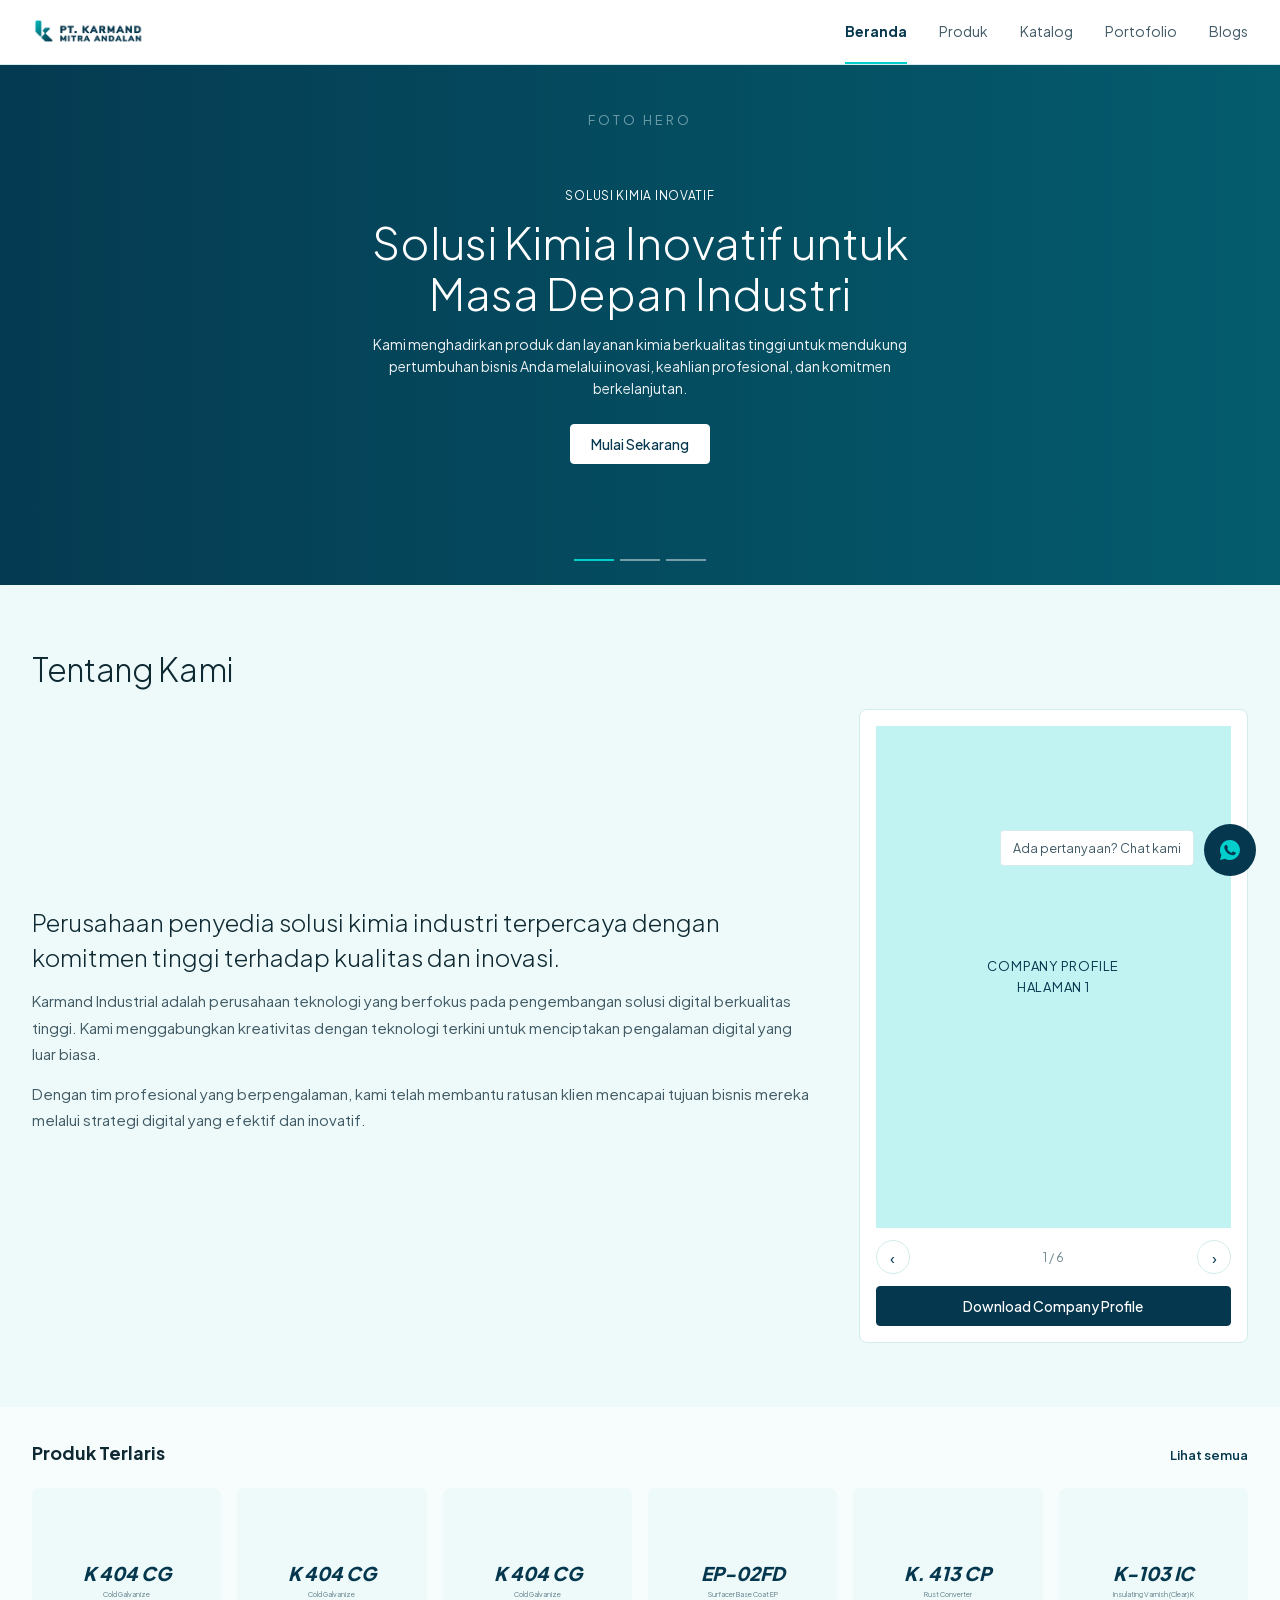
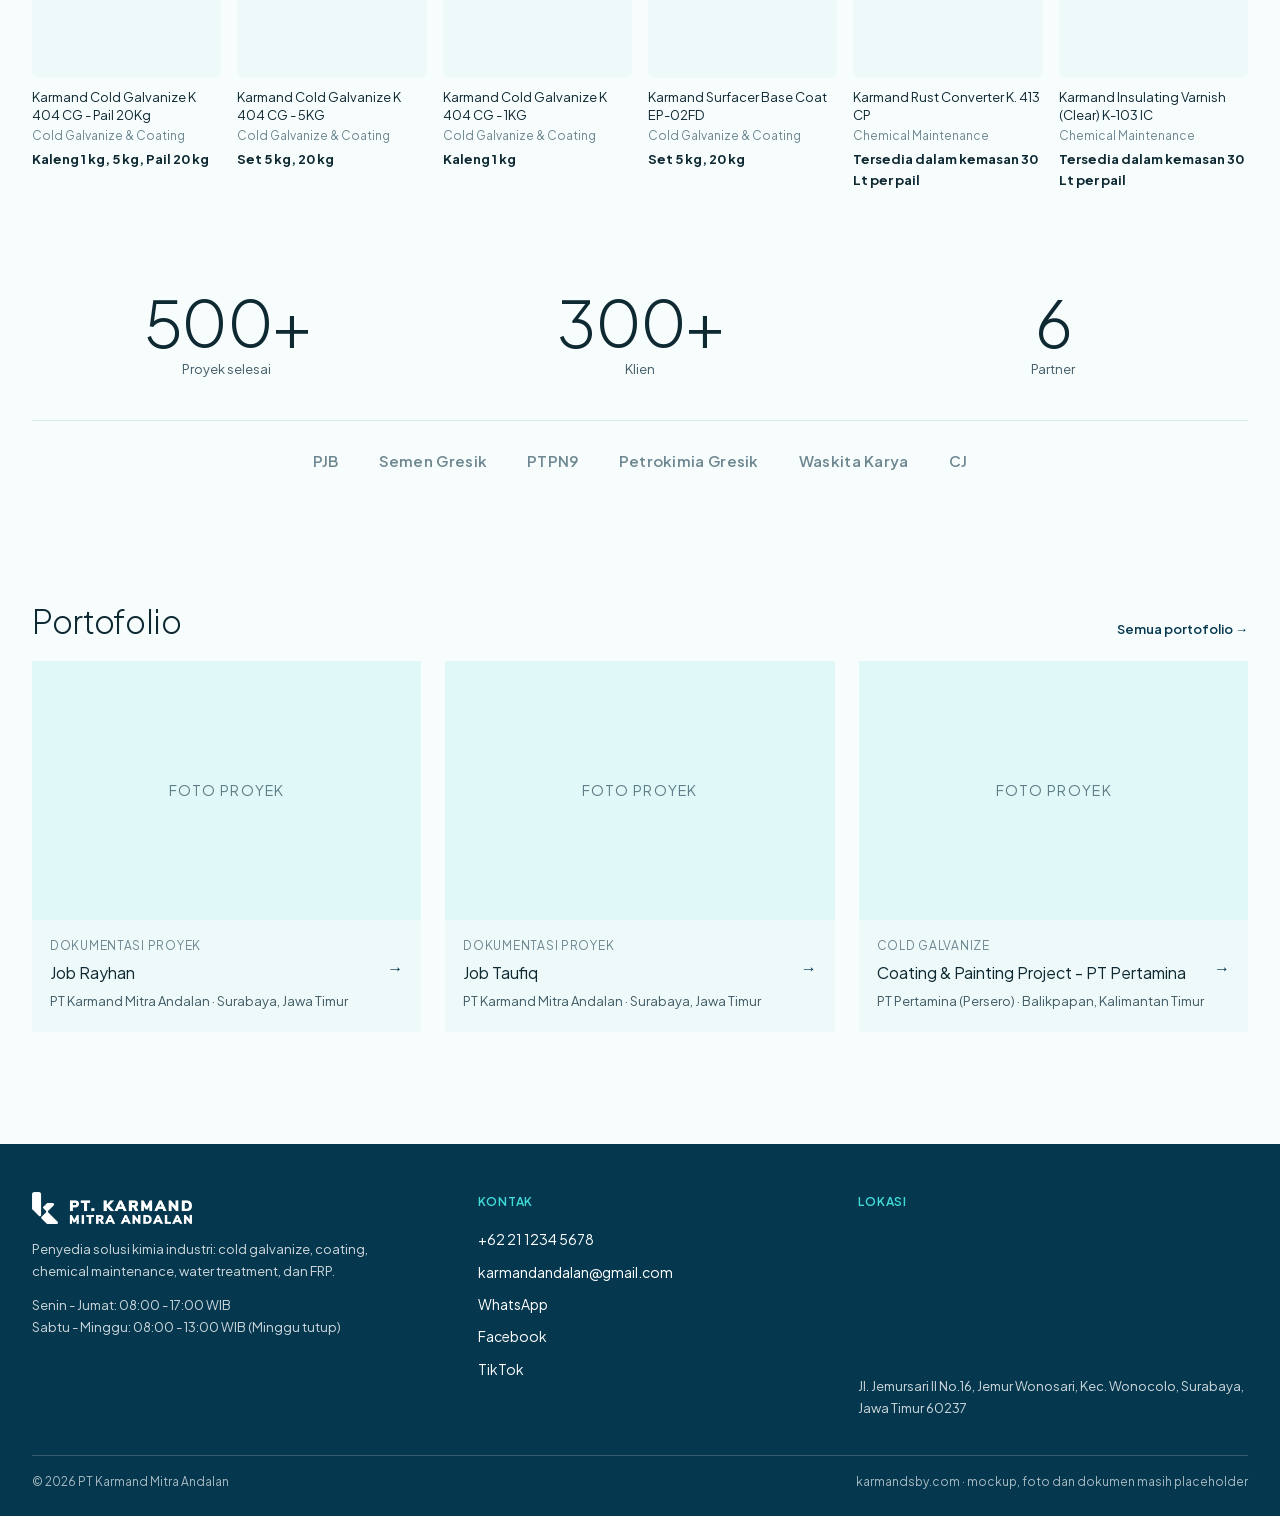
==== commit 51664454: "feat: apply client revision round 2 (nav, hero, katalog page, footer, admin reorder)" ====
--- a/index.html
+++ b/index.html
@@ -6,24 +6,19 @@
 </head><body data-page="home">
 <div id="hdr"></div>
 <main>
-<div class="wrap"><div class="hero" id="hero" aria-label="Hero slide"></div></div>
+<div class="hero" id="hero" aria-label="Hero slide"></div>
 
-<section class="frame"><div class="wrap"><div class="stats" id="stats"></div><div class="partners" id="partners"></div></div></section>
+<section class="frame" id="tentang" style="background:var(--surface)"><div class="wrap">
+ <h2 class="h-frame" style="margin-bottom:20px">Tentang Kami</h2>
+ <div class="about2" id="about"></div>
+</div></section>
 
 <section class="shelf"><div class="wrap">
  <div class="head"><h2 class="h-shelf">Produk Terlaris</h2><a class="more" href="catalog.html">Lihat semua</a></div>
  <div class="shelfgrid" id="top"></div>
 </div></section>
 
-<section class="frame" id="katalog"><div class="wrap">
- <div class="head"><h2 class="h-frame">Katalog produk</h2><a class="btn outline" href="#pdf" data-pdf="catalog" data-na="File PDF katalog disediakan client">Download PDF katalog</a></div>
- <div class="fgrid five" id="cats"></div>
-</div></section>
-
-<section class="frame" style="background:var(--surface)"><div class="wrap about">
- <div class="eyebrow">Tentang Kami</div><p class="lead" id="about"></p>
- <a class="btn" href="#pdf" data-pdf="profile" data-na="File PDF company profile disediakan client">Company Profile (PDF)</a>
-</div></section>
+<section class="frame"><div class="wrap"><div class="stats" id="stats"></div><div class="partners" id="partners"></div></div></section>
 
 <section class="frame" id="portofolio"><div class="wrap">
  <div class="head"><h2 class="h-frame">Portofolio</h2><a class="more" href="portfolio.html">Semua portofolio &rarr;</a></div>
--- a/css/theme.css
+++ b/css/theme.css
@@ -12,6 +12,10 @@
   --brand-navy: #05374e;       /* Corporate Primary (RGB 5/55/78, CMYK 98/73/46/41) */
   --brand-navy-hover: #032636; /* Darker navy hover state */
   --brand-cyan: #02cecb;       /* Corporate Accent (RGB 2/206/203, CMYK 67/0/28/0) */
+
+  /* 9-step brand scale: navy -> cyan -> white (revisi 2, U5). Text on cyan = navy. */
+  --p1: #05374e; --p2: #045d6d; --p3: #04838d; --p4: #03a8ac; --p5: #02cecb;
+  --p6: #41dad8; --p7: #81e7e5; --p8: #c0f3f2; --p9: #ffffff;
 
   --green-1: var(--brand-navy);       /* CTA, links, wordmarks, arrows */
   --green-2: var(--brand-navy-hover); /* hover */
--- a/css/site.css
+++ b/css/site.css
@@ -23,11 +23,7 @@
 .btn.outline{background:#fff;color:var(--green-1)}
 .btn.outline:hover{background:var(--surface)}
 
-/* header: Jotun 2-row, thin */
-.util{background:#fff;border-bottom:1px solid var(--line);font-size:12px;color:var(--ink-2)}
-.util .wrap{display:flex;justify-content:space-between;align-items:center;height:34px}
-.util .r{display:flex;gap:22px}
-.util a:hover{color:var(--ink)}
+/* header */
 .hdr{position:sticky;top:0;z-index:50;background:#fff;border-bottom:1px solid var(--line)}
 .hdr .wrap{display:flex;align-items:center;justify-content:space-between;height:64px}
 .hdr .logo img{height:30px;width:auto}
@@ -35,25 +31,13 @@
 .nav>li{position:relative;display:flex;align-items:center}
 .nav a.top{font-size:14px;color:var(--ink-2);height:64px;display:flex;align-items:center;border-bottom:2px solid transparent}
 .nav a.top:hover{color:var(--ink)}
-.nav a.top.on{color:var(--green-1);border-color:var(--accent)}
+.nav a.top.on{color:var(--green-1);font-weight:700;border-color:var(--accent)}
 .drop{position:absolute;left:-16px;top:64px;min-width:240px;background:#fff;border:1px solid var(--line);border-radius:var(--r);padding:8px 0;display:none}
 .nav>li:hover .drop,.nav>li:focus-within .drop{display:block}
 .drop a{display:flex;justify-content:space-between;padding:9px 16px;font-size:14px;color:var(--ink-2)}
 .drop a:hover{background:var(--surface);color:var(--ink)}
 .burger{display:none;background:none;border:0;width:36px;height:36px;cursor:pointer}
 .burger span{display:block;height:1.5px;background:var(--ink);margin:6px 8px}
-
-/* hero: Kick Avenue banner size, flat */
-.hero{position:relative;height:320px;margin-top:24px;border-radius:var(--r-img);overflow:hidden;background:var(--surface)}
-.slide{position:absolute;inset:0;display:grid;grid-template-columns:1fr 1fr;align-items:center;padding:0 56px;opacity:0;transition:opacity .5s}
-.slide.on{opacity:1}
-.slide .txt{max-width:460px}
-.slide h1{font-size:32px;font-weight:300;line-height:1.2;margin:10px 0 12px}
-.slide p{color:var(--ink-2);margin-bottom:20px}
-.slide .pic{height:260px;justify-self:end;width:100%;max-width:420px}
-.bar{position:absolute;left:56px;bottom:20px;display:flex;gap:6px}
-.bar button{width:40px;height:2px;border:0;background:var(--line);cursor:pointer;padding:0}
-.bar button.on{background:var(--accent)}
 
 /* Kick Avenue shelf cards: borderless */
 .shelfgrid{display:grid;grid-template-columns:repeat(6,1fr);gap:24px 16px}
@@ -75,7 +59,7 @@
 .fc .t{display:flex;justify-content:space-between;gap:10px;font-size:16px;font-weight:400}
 .fc .d{font-size:13px;color:var(--ink-2);margin-top:6px}
 .fc:hover .t span:first-child{text-decoration:underline}
-.fc:hover .arrow,.ftr .links a:hover .arrow{color:var(--accent)}
+.fc:hover .arrow{color:var(--accent)}
 
 /* stats (Jotun) */
 .stats{display:grid;grid-template-columns:repeat(3,1fr);text-align:center;gap:24px}
@@ -83,9 +67,6 @@
 .stats span{font-size:13px;color:var(--ink-2)}
 .partners{display:flex;flex-wrap:wrap;justify-content:center;gap:12px 40px;margin-top:40px;padding-top:28px;border-top:1px solid var(--line)}
 .partners span{font-size:15px;font-weight:600;color:var(--ink-3);letter-spacing:.02em}
-
-.about{max-width:760px;margin:0 auto;text-align:center}
-.about p.lead{font-size:24px;font-weight:300;line-height:1.45;margin:14px 0 26px}
 
 /* product page */
 .crumb{font-size:12px;color:var(--ink-3);padding:16px 0;border-bottom:1px solid var(--line)}
@@ -115,21 +96,6 @@
 .feat b{display:block;font-size:16px;font-weight:400;margin-bottom:6px}
 .feat p{font-size:13.5px;color:var(--ink-2)}
 
-/* footer: Jotun */
-.ftr{background:#fff;border-top:1px solid var(--line);margin-top:32px}
-.ftr .cols>*{min-width:0}
-.ftr .cols{display:grid;grid-template-columns:1.2fr 1fr 1.2fr;gap:56px;padding:48px 0 36px}
-.ftr .logo img{height:30px;margin-bottom:14px}
-.ftr p{font-size:13px;color:var(--ink-2);line-height:1.7}
-.ftr .links a{display:flex;justify-content:space-between;padding:9px 0;border-bottom:1px solid var(--line);font-size:15px;font-weight:300}
-.ftr .links a:hover span:first-child{text-decoration:underline}
-.ftr h4{font-size:12px;font-weight:600;text-transform:uppercase;letter-spacing:.06em;color:var(--ink-3);margin-bottom:12px}
-.ftr .map{height:140px;background:var(--surface);overflow:hidden;margin-bottom:12px}
-.ftr .map iframe{width:100%;height:100%;border:0;filter:grayscale(1)}
-.ftr .contact a{white-space:nowrap;display:inline-block;font-size:13px;color:var(--ink-2);text-decoration:underline;text-underline-offset:3px;margin-right:14px;line-height:2}
-.ftr .contact a:hover{color:var(--ink)}
-.ftr .copy{border-top:1px solid var(--line);display:flex;justify-content:space-between;font-size:12px;color:var(--ink-3);padding:16px 0 24px}
-
 /* chat bubble: Kick Avenue */
 .bubble{position:fixed;right:24px;bottom:24px;z-index:90}
 .bubble-btn{width:52px;height:52px;border-radius:50%;border:0;background:var(--green-1);color:var(--accent);display:grid;place-items:center;cursor:pointer}
@@ -164,10 +130,7 @@
 .catgrid{display:grid;grid-template-columns:repeat(4,1fr);gap:28px 20px}
 .catmeta{display:flex;justify-content:space-between;align-items:center;margin-bottom:20px;font-size:13px;color:var(--ink-2)}
 
-/* product extras: exposures, marketplace */
-.mkts{display:flex;flex-wrap:wrap;gap:10px;margin:12px 0 14px}
-.mkts a{display:inline-flex;align-items:center;gap:6px;height:36px;padding:0 14px;border:1px solid var(--line);border-radius:var(--r);font-size:13px;color:var(--ink-2)}
-.mkts a:hover{border-color:var(--green-1);color:var(--green-1)}
+/* product extras: exposures */
 .expsec{padding:0 0 56px}
 .expgrid{display:grid;grid-template-columns:repeat(3,1fr);gap:16px;margin-top:20px}
 .expcard{background:var(--surface);padding:20px;border-left:2px solid var(--green-1)}
@@ -176,7 +139,7 @@
 
 /* portfolio & blog detail */
 .split2{display:grid;grid-template-columns:1fr 1fr;gap:32px}
-.speclist{display:grid;grid-template-columns:repeat(4,1fr);gap:16px;padding:24px 0;border-top:1px solid var(--line);border-bottom:1px solid var(--line);margin:28px 0}
+.speclist{display:grid;grid-template-columns:repeat(3,1fr);gap:16px;padding:24px 0;border-top:1px solid var(--line);border-bottom:1px solid var(--line);margin:28px 0}
 .speclist dt{font-size:11px;text-transform:uppercase;letter-spacing:.06em;color:var(--ink-3);margin-bottom:4px}
 .speclist dd{font-size:14px;font-weight:500;color:var(--ink)}
 .bullet{display:grid;gap:8px;margin-top:10px}
@@ -204,59 +167,6 @@
 .nlform input{height:40px;width:260px;max-width:100%;padding:0 12px;border:1px solid var(--line);border-radius:var(--r);background:#fff;font-size:14px}
 .nlform input:focus{outline:none;border-color:var(--green-1)}
 
-/* about & team */
-.story{display:grid;grid-template-columns:1.2fr 1fr;gap:48px;align-items:start}
-.story p{color:var(--ink-2);font-size:15px;line-height:1.75;margin-bottom:14px}
-.mvgrid{display:grid;grid-template-columns:1fr 1fr;gap:24px}
-.mvcard{background:var(--surface);padding:28px;border-top:2px solid var(--green-1)}
-.mvcard h3{font-size:18px;font-weight:500;margin-bottom:10px}
-.mvcard p{color:var(--ink-2);font-size:14px;line-height:1.7}
-.teamgrid{display:grid;grid-template-columns:repeat(3,1fr);gap:24px}
-.tcard{border:1px solid var(--line);border-radius:var(--r);overflow:hidden;background:#fff}
-.tcard .img{aspect-ratio:4/3;background:var(--surface)}
-.tcard .img svg{width:100%;height:100%}
-.tcard .box{padding:18px 20px}
-.tcard b{display:block;font-size:16px;font-weight:500}
-.tcard span{display:block;font-size:12.5px;color:var(--green-1);margin:2px 0 8px}
-.tcard p{font-size:13px;color:var(--ink-2)}
-
-/* careers */
-.bengrid{display:grid;grid-template-columns:repeat(3,1fr);gap:16px}
-.bencard{background:var(--surface);padding:22px}
-.bencard b{display:block;font-size:15px;font-weight:500;margin-bottom:6px}
-.bencard p{font-size:13px;color:var(--ink-2)}
-.jobgrid{display:grid;grid-template-columns:repeat(2,1fr);gap:20px}
-.jobcard{border:1px solid var(--line);border-radius:var(--r);padding:22px 24px;display:flex;flex-direction:column;justify-content:space-between;gap:14px;background:#fff}
-.jobcard:hover{border-color:var(--green-1)}
-.jobmeta{display:flex;flex-wrap:wrap;gap:8px;font-size:12px;color:var(--ink-3);margin-bottom:8px}
-.jobmeta span{background:var(--surface);padding:3px 8px;border-radius:var(--r);color:var(--ink-2)}
-.jobcard h3{font-size:18px;font-weight:500;margin-bottom:6px}
-.jobcard p{font-size:13.5px;color:var(--ink-2)}
-.jobfoot{display:flex;justify-content:space-between;align-items:center;padding-top:12px;border-top:1px solid var(--line);font-size:12.5px;color:var(--ink-3)}
-
-/* forms & contact */
-.contactgrid{display:grid;grid-template-columns:1.15fr .85fr;gap:48px;align-items:start}
-.form{display:grid;gap:16px}
-.frow{display:grid;grid-template-columns:1fr 1fr;gap:16px}
-.field label{display:block;font-size:12.5px;font-weight:500;color:var(--ink-2);margin-bottom:6px}
-.field input,.field select,.field textarea{width:100%;padding:10px 12px;border:1px solid var(--line);border-radius:var(--r);font:inherit;font-size:14px;color:var(--ink);background:#fff}
-.field textarea{min-height:110px;resize:vertical}
-.field input:focus,.field select:focus,.field textarea:focus{outline:none;border-color:var(--green-1)}
-.infobox{background:var(--surface);padding:28px;border-radius:var(--r);display:grid;gap:18px}
-.infobox dt{font-size:11.5px;text-transform:uppercase;letter-spacing:.06em;color:var(--ink-3);margin-bottom:4px}
-.infobox dd{font-size:14px;color:var(--ink)}
-.infobox .map{height:210px;background:#e5e5e5;overflow:hidden;border-radius:var(--r)}
-.infobox .map iframe{width:100%;height:100%;border:0;filter:grayscale(1)}
-
-/* modal */
-.modal{position:fixed;inset:0;background:rgba(32,32,32,.48);display:none;align-items:center;justify-content:center;padding:20px;z-index:120}
-.modal.open{display:flex}
-.modal-box{background:#fff;border:1px solid var(--line);border-radius:var(--r);width:100%;max-width:560px;max-height:90vh;overflow:auto;padding:28px}
-.modal-head{display:flex;justify-content:space-between;align-items:center;padding-bottom:14px;margin-bottom:18px;border-bottom:1px solid var(--line)}
-.modal-head h3{font-size:20px;font-weight:400}
-.modal-x{background:none;border:1px solid var(--line);border-radius:var(--r);width:32px;height:32px;cursor:pointer;font-size:16px;color:var(--ink-2)}
-.modal-x:hover{border-color:var(--ink);color:var(--ink)}
-
 /* 404 */
 .notfound{padding:96px 0;text-align:center;max-width:520px;margin:0 auto}
 .notfound b{display:block;font-size:72px;font-weight:200;line-height:1;color:var(--green-1)}
@@ -265,12 +175,11 @@
 
 @media(max-width:1024px){
   .catgrid{grid-template-columns:repeat(3,1fr)}
-  .speclist{grid-template-columns:repeat(2,1fr)}
-  .expgrid,.bengrid,.teamgrid{grid-template-columns:repeat(2,1fr)}
+  .expgrid{grid-template-columns:repeat(2,1fr)}
 }
 @media(max-width:820px){
   .catgrid{grid-template-columns:repeat(2,1fr)}
-  .split2,.story,.mvgrid,.jobgrid,.contactgrid,.frow,.expgrid,.bengrid,.teamgrid{grid-template-columns:1fr}
+  .split2,.expgrid{grid-template-columns:1fr}
   .pagehead h1,.artwrap h1{font-size:26px}
 }
 
@@ -280,7 +189,6 @@
 }
 @media(max-width:820px){
   .wrap{padding:0 20px}
-  .util .r a:not(:last-child){display:none}
   .burger{display:block}
   .nav{display:none;position:absolute;top:64px;left:0;right:0;background:#fff;flex-direction:column;gap:0;height:auto;padding:0 20px 12px;border-bottom:1px solid var(--line)}
   .nav.open{display:flex}
@@ -288,19 +196,13 @@
   .nav a.top.on{color:var(--green-1)}
   .drop{position:static;display:block;border:0;padding:0 0 4px 12px}
   .drop a{padding:6px 0}
-  .slide{grid-template-columns:1fr;padding:28px 24px 44px;align-items:start}
-  .slide .pic{display:none}
-  .slide h1{font-size:24px}
-  .bar{left:24px}
   .fgrid,.fgrid.five{grid-template-columns:1fr 1fr}
   .shelfgrid{grid-template-columns:repeat(2,1fr)}
   .stats b{font-size:40px}
-  .about p.lead{font-size:19px}
-  .pdp,.detail,.ftr .cols{grid-template-columns:minmax(0,1fr);gap:32px}
+  .pdp,.detail{grid-template-columns:minmax(0,1fr);gap:32px}
   .feat{grid-template-columns:1fr}
   .h-frame,.info h1{font-size:26px}
   .frame{padding:44px 0}
-  .ftr .copy{flex-direction:column;gap:4px}
   .tip{display:none}
 }
 @media(max-width:480px){
@@ -308,3 +210,116 @@
   .stats{grid-template-columns:repeat(3,1fr);gap:8px}.stats b{font-size:30px}.stats span{font-size:11.5px}
   .bubble{right:16px;bottom:16px}
 }
+
+/* ===== Revisi 2 (26 Nov 2026) ===== */
+
+/* hero: Jotun, full-width photo, centred text */
+.hero{position:relative;height:520px;overflow:hidden;background:var(--p1)}
+.slide{position:absolute;inset:0;display:grid;place-items:center;text-align:center;opacity:0;transition:opacity .6s}
+.slide.on{opacity:1}
+.slide .pic{position:absolute;inset:0}
+.slide .pic svg{width:100%;height:100%}
+.slide::after{content:"";position:absolute;inset:0;background:rgba(5,55,78,.45)}
+.slide .txt{position:relative;z-index:1;max-width:640px;padding:0 24px;color:#fff}
+.slide .eyebrow{color:#fff}
+.slide h1{font-size:44px;font-weight:300;line-height:1.15;margin:12px 0 14px}
+.slide p{margin-bottom:24px;opacity:.92}
+.slide .btn{background:#fff;color:var(--p1);border-color:#fff}
+.slide .btn:hover{background:var(--p8);border-color:var(--p8)}
+.bar{position:absolute;left:50%;transform:translateX(-50%);bottom:24px;display:flex;gap:6px;z-index:2}
+.bar button{width:40px;height:2px;border:0;background:rgba(255,255,255,.45);cursor:pointer;padding:0}
+.bar button.on{background:var(--accent)}
+
+/* Tentang Kami: 2/3 text, 1/3 company profile preview slider */
+#tentang{scroll-margin-top:72px}
+.about2{display:grid;grid-template-columns:2fr 1fr;gap:48px;align-items:center}
+.about2 p{color:var(--ink-2);font-size:15px;line-height:1.75;margin-bottom:14px}
+.about2 .lead{font-size:24px;font-weight:300;line-height:1.45;color:var(--ink)}
+.cp{background:#fff;border:1px solid var(--line);border-radius:var(--r-img);padding:16px}
+.cp .pg{aspect-ratio:1/1.414;background:var(--p8);display:grid;place-items:center;color:var(--p1);font-size:13px;letter-spacing:.06em;text-align:center}
+.cp .ctl{display:flex;justify-content:space-between;align-items:center;margin:12px 0;font-size:12px;color:var(--ink-3)}
+.cp .ctl button{width:34px;height:34px;border-radius:50%;border:1px solid var(--line);background:#fff;cursor:pointer;font-size:16px;color:var(--p1)}
+.cp .ctl button:hover{border-color:var(--p1)}
+.cp .btn{width:100%}
+
+/* page header: cyan band, full bleed */
+.pagehead{background:var(--p5);box-shadow:0 0 0 100vmax var(--p5);clip-path:inset(0 -100vmax);border-bottom:0;margin-bottom:8px}
+.pagehead h1,.pagehead p{color:var(--p1)}
+.pagehead .btn.outline{background:transparent}
+.pagehead .btn.outline:hover{background:rgba(255,255,255,.35)}
+
+/* Produk list: Jotun catalog cards */
+.jgrid{display:grid;grid-template-columns:repeat(4,1fr);gap:24px}
+.jc{display:flex;flex-direction:column;background:#fff;border:1px solid var(--line)}
+.jc .img{aspect-ratio:1/1.1;background:var(--surface);overflow:hidden}
+.jc .img svg,.jc .img img{width:100%;height:100%;transition:transform .3s}
+.jc:hover .img svg{transform:scale(1.03)}
+.jc .box{padding:16px 16px 20px}
+.jc .cat{font-size:11.5px;text-transform:uppercase;letter-spacing:.06em;color:var(--ink-3)}
+.jc .nm{font-size:18px;font-weight:300;line-height:1.3;margin:4px 0 8px;color:var(--ink)}
+.jc .sm{font-size:13px;color:var(--ink-2);margin-bottom:10px;display:-webkit-box;-webkit-line-clamp:2;-webkit-box-orient:vertical;overflow:hidden}
+.jc ul{list-style:disc;padding-left:18px;font-size:13px;color:var(--ink-2)}
+.jc:hover .nm{text-decoration:underline}
+.wa-below{display:none}
+.tabsel{display:none;height:40px;width:100%;padding:0 12px;border:1px solid var(--line);border-radius:var(--r);background:#fff;font:inherit;font-size:14px;color:var(--ink)}
+
+/* Katalog page: 1/4 cover, 3/4 text, download bottom-right */
+.krows{display:grid;gap:20px;padding:8px 0 56px}
+.krow{display:grid;grid-template-columns:1fr 3fr;background:#fff;border:1px solid var(--line);border-radius:var(--r-img);overflow:hidden}
+.krow .cover{aspect-ratio:1/1.414;background:var(--p8)}
+.krow .cover svg{width:100%;height:100%}
+.krow .body{display:flex;flex-direction:column;padding:28px 32px}
+.krow h2{font-size:24px;font-weight:300;color:var(--ink);margin-bottom:8px}
+.krow p{color:var(--ink-2);max-width:620px}
+.krow .act{margin-top:auto;padding-top:20px;display:flex;justify-content:flex-end}
+
+/* footer: navy, white text */
+.ftr{background:var(--p1);color:#fff;margin-top:48px}
+.ftr .cols{display:grid;grid-template-columns:1.2fr 1fr 1.2fr;gap:56px;padding:48px 0 36px}
+.ftr .cols>*{min-width:0}
+.ftr .logo img{height:32px;margin-bottom:14px}
+.ftr p{font-size:13px;color:rgba(255,255,255,.8);line-height:1.7}
+.ftr h4{font-size:12px;font-weight:600;text-transform:uppercase;letter-spacing:.06em;color:var(--p6);margin-bottom:12px}
+.ftr .clist a{display:block;font-size:14px;color:#fff;padding:5px 0}
+.ftr .clist a:hover{color:var(--p6)}
+.ftr .map{height:140px;overflow:hidden;margin-bottom:12px;border-radius:var(--r)}
+.ftr .map iframe{width:100%;height:100%;border:0;filter:grayscale(1)}
+.ftr .copy{border-top:1px solid rgba(255,255,255,.18);display:flex;justify-content:space-between;font-size:12px;color:rgba(255,255,255,.65);padding:16px 0 24px}
+
+/* bubble: social sub-dropdown */
+.bpanel details summary{display:flex;justify-content:space-between;padding:10px 16px;font-size:14px;cursor:pointer;list-style:none}
+.bpanel details summary::-webkit-details-marker{display:none}
+.bpanel details summary:hover{background:var(--surface)}
+.bpanel details a{padding-left:32px;font-size:13.5px;color:var(--ink-2)}
+
+@media(max-width:1024px){
+  .jgrid{grid-template-columns:repeat(3,1fr)}
+}
+@media(max-width:820px){
+  .hero{height:440px}
+  .slide h1{font-size:28px}
+  .about2,.krow{grid-template-columns:1fr}
+  .about2 .lead{font-size:19px}
+  .krow .cover{aspect-ratio:16/9}
+  .krow .act{justify-content:stretch}.krow .act .btn{width:100%}
+  .jgrid{grid-template-columns:repeat(2,1fr);gap:14px}
+  .jc .nm{font-size:15px}
+  .ftr .cols{grid-template-columns:minmax(0,1fr);gap:32px}
+  .ftr .copy{flex-direction:column;gap:4px}
+  /* filters become a dropdown on narrow screens (U7) */
+  .tabs.hasel{display:none}
+  .tabsel{display:block}
+  .toolbar .search{width:100%}
+  /* WhatsApp link below the product list on mobile (P2) */
+  .catmeta .more{display:none}
+  .wa-below{display:block;margin:20px 0 8px;text-align:center}
+  /* "lainnya" rows: one horizontal row with visible scrollbar (T1) */
+  .hrow{display:flex !important;overflow-x:auto;scroll-snap-type:x mandatory;gap:14px;padding-bottom:12px;scrollbar-width:thin;scrollbar-color:var(--p4) var(--p8)}
+  .hrow>*{flex:0 0 72%;scroll-snap-align:start}
+  .hrow::-webkit-scrollbar{height:5px;display:block}
+  .hrow::-webkit-scrollbar-track{background:var(--p8)}
+  .hrow::-webkit-scrollbar-thumb{background:var(--p4);border-radius:3px}
+}
+@media(max-width:480px){
+  .jgrid{grid-template-columns:1fr 1fr}
+}
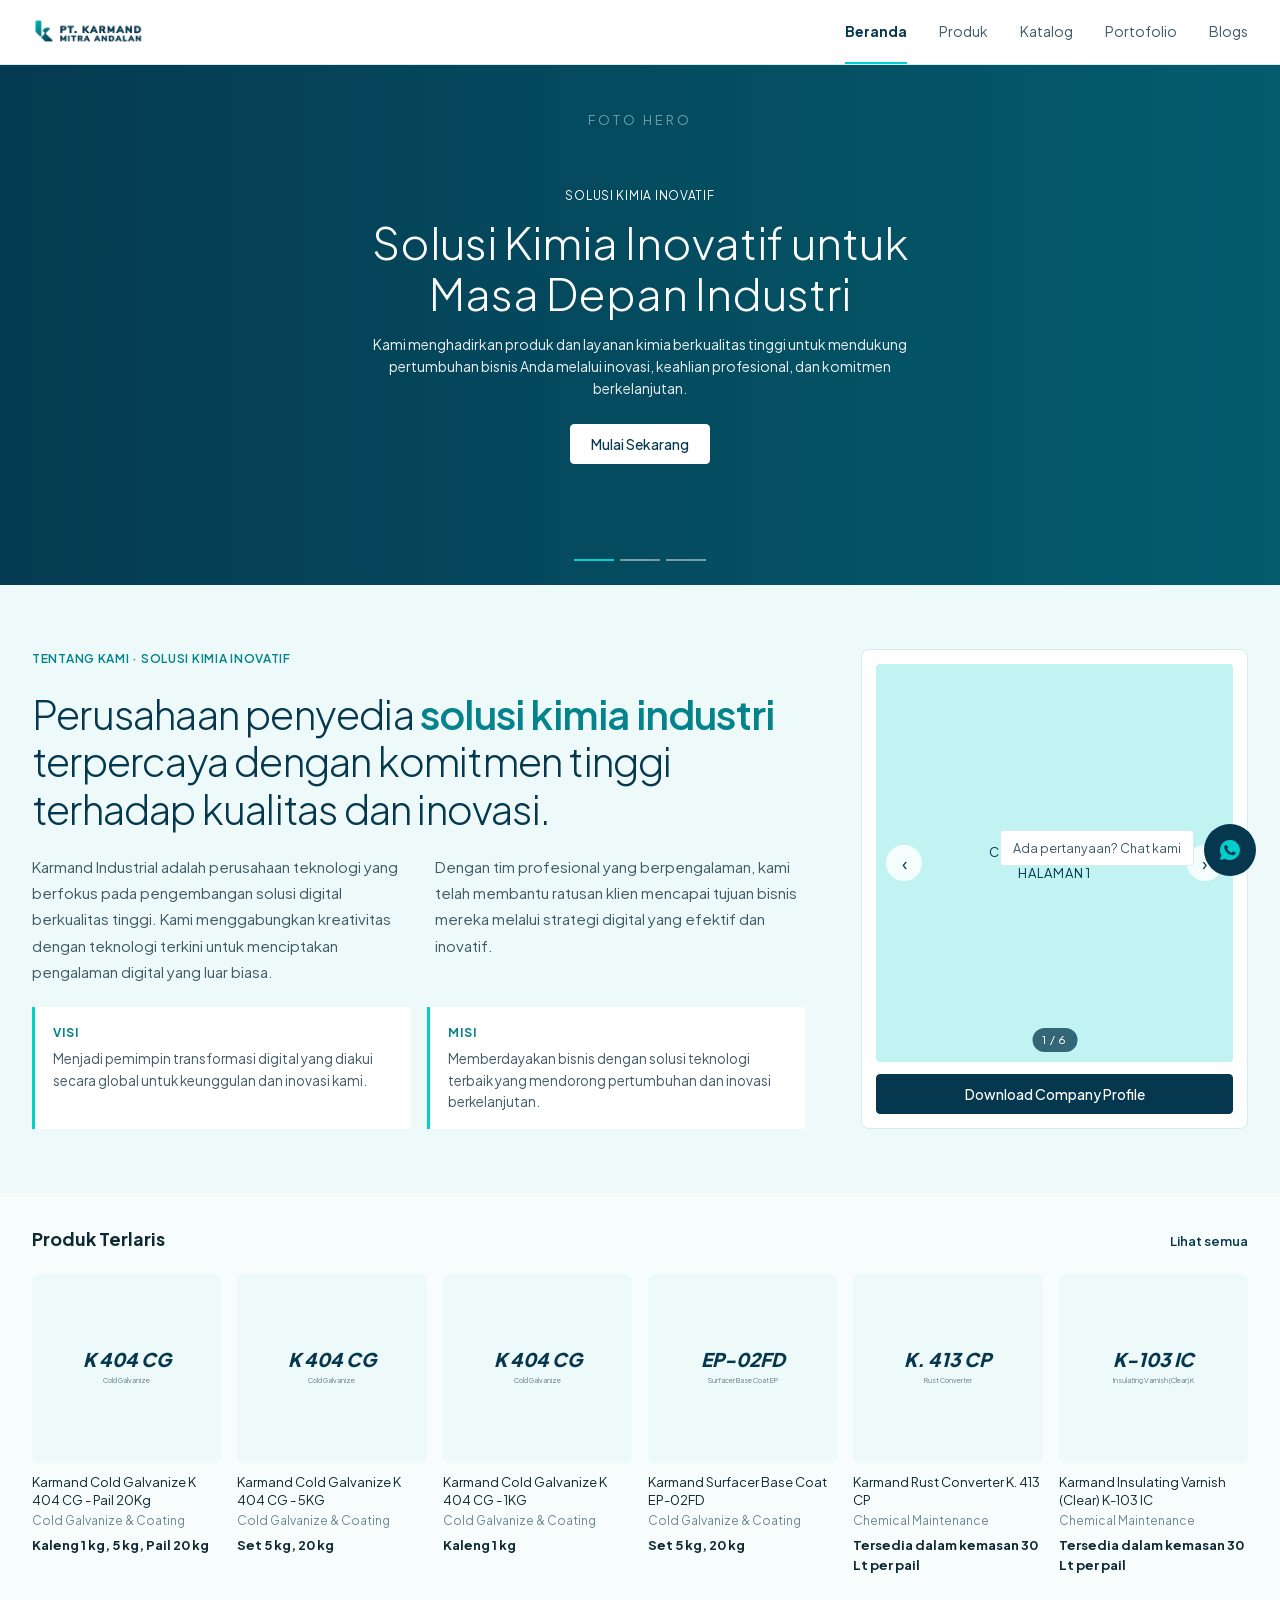
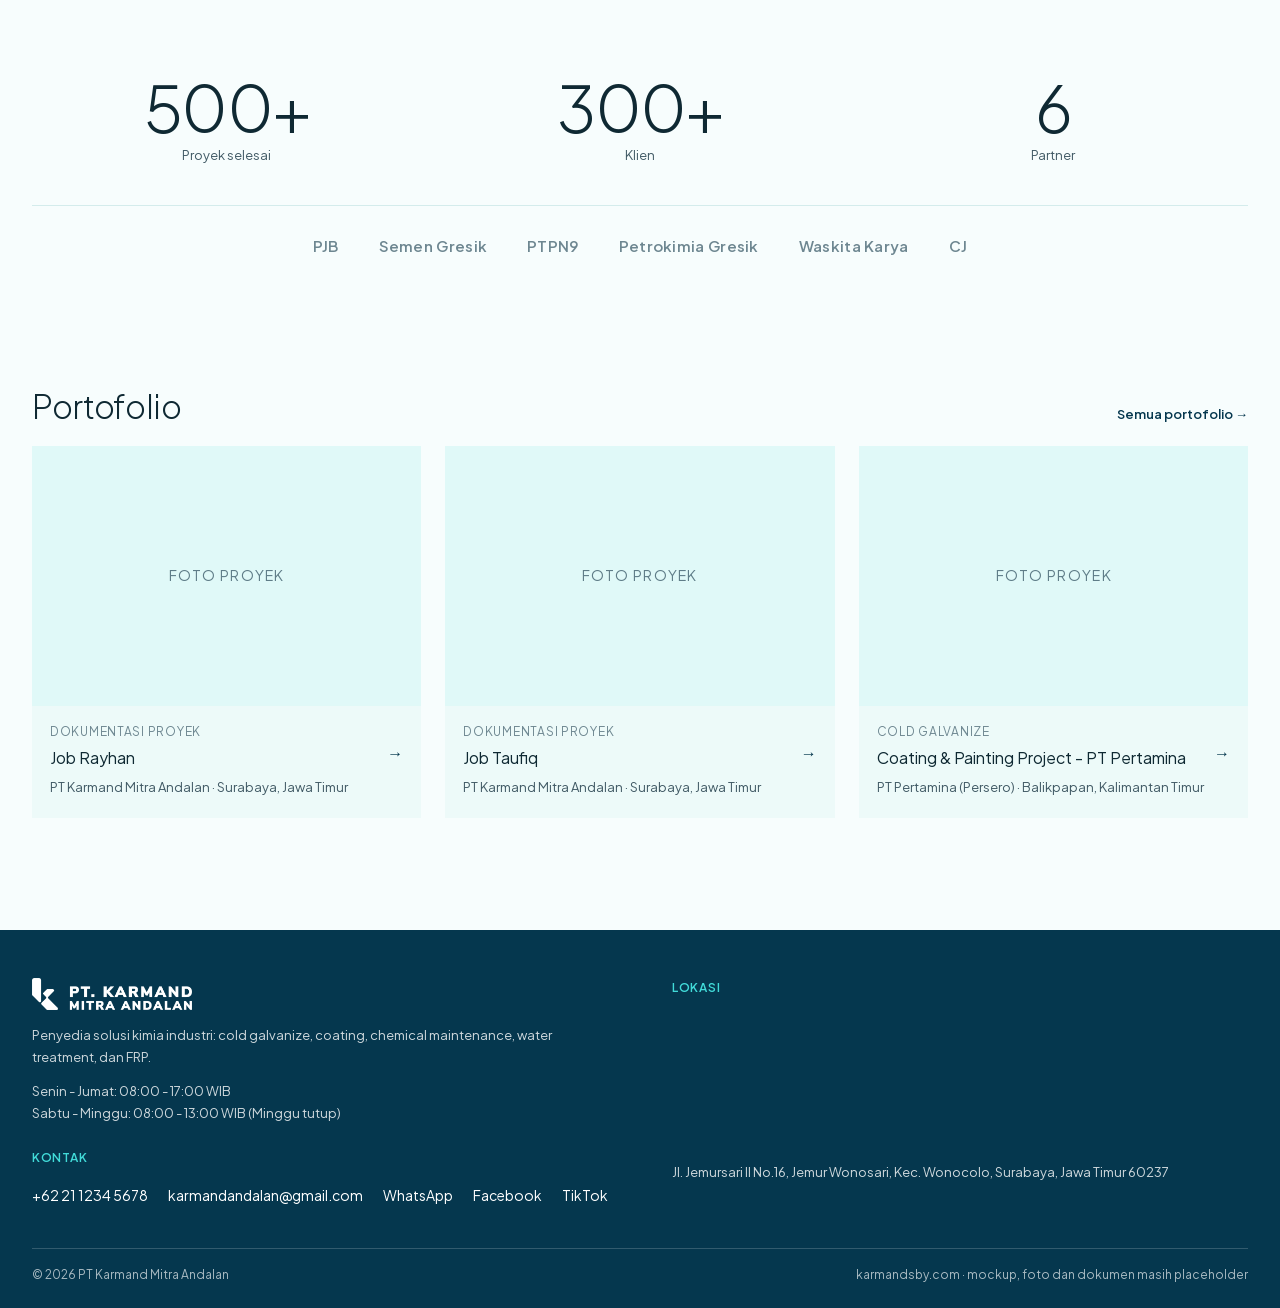
==== commit 27bbe17c: "fix: 2-column footer, Tentang Kami typography with overlaid preview controls" ====
--- a/index.html
+++ b/index.html
@@ -9,7 +9,6 @@
 <div class="hero" id="hero" aria-label="Hero slide"></div>
 
 <section class="frame" id="tentang" style="background:var(--surface)"><div class="wrap">
- <h2 class="h-frame" style="margin-bottom:20px">Tentang Kami</h2>
  <div class="about2" id="about"></div>
 </div></section>
 
--- a/css/site.css
+++ b/css/site.css
@@ -232,14 +232,23 @@
 
 /* Tentang Kami: 2/3 text, 1/3 company profile preview slider */
 #tentang{scroll-margin-top:72px}
-.about2{display:grid;grid-template-columns:2fr 1fr;gap:48px;align-items:center}
-.about2 p{color:var(--ink-2);font-size:15px;line-height:1.75;margin-bottom:14px}
-.about2 .lead{font-size:24px;font-weight:300;line-height:1.45;color:var(--ink)}
-.cp{background:#fff;border:1px solid var(--line);border-radius:var(--r-img);padding:16px}
-.cp .pg{aspect-ratio:1/1.414;background:var(--p8);display:grid;place-items:center;color:var(--p1);font-size:13px;letter-spacing:.06em;text-align:center}
-.cp .ctl{display:flex;justify-content:space-between;align-items:center;margin:12px 0;font-size:12px;color:var(--ink-3)}
-.cp .ctl button{width:34px;height:34px;border-radius:50%;border:1px solid var(--line);background:#fff;cursor:pointer;font-size:16px;color:var(--p1)}
-.cp .ctl button:hover{border-color:var(--p1)}
+.about2{display:grid;grid-template-columns:2fr 1fr;gap:56px;align-items:stretch}
+.atext{display:flex;flex-direction:column;gap:22px}
+.atext .eyebrow{color:var(--p3);font-weight:600}
+.about2 .lead{font-size:40px;font-weight:300;line-height:1.18;letter-spacing:-.02em;color:var(--p1)}
+.about2 .lead em{font-style:normal;font-weight:600;color:var(--p3)}
+.acols{column-count:2;column-gap:32px}
+.acols p{color:var(--ink-2);font-size:15px;line-height:1.75;margin-bottom:12px;break-inside:avoid}
+.vm{display:grid;grid-template-columns:1fr 1fr;gap:16px;margin-top:auto}
+.vm div{background:#fff;border-left:3px solid var(--p5);padding:16px 18px}
+.vm b{display:block;font-size:12px;text-transform:uppercase;letter-spacing:.08em;color:var(--p3);margin-bottom:6px}
+.vm p{font-size:13.5px;color:var(--ink-2);line-height:1.6}
+.cp{background:#fff;border:1px solid var(--line);border-radius:var(--r-img);padding:14px;display:flex;flex-direction:column;gap:12px}
+.cp .pg{position:relative;flex:1;min-height:320px;background:var(--p8);display:grid;place-items:center;color:var(--p1);font-size:13px;letter-spacing:.06em;text-align:center;border-radius:var(--r);user-select:none}
+.cp .pg button{position:absolute;top:50%;transform:translateY(-50%);width:36px;height:36px;border-radius:50%;border:0;background:rgba(255,255,255,.85);cursor:pointer;font-size:18px;color:var(--p1)}
+.cp .pg button:hover{background:#fff}
+.cp .nav-l{left:10px}.cp .nav-r{right:10px}
+.cp .pill{position:absolute;bottom:10px;left:50%;transform:translateX(-50%);background:rgba(5,55,78,.75);color:#fff;font-size:11.5px;padding:3px 10px;border-radius:99px}
 .cp .btn{width:100%}
 
 /* page header: cyan band, full bleed */
@@ -275,7 +284,8 @@
 
 /* footer: navy, white text */
 .ftr{background:var(--p1);color:#fff;margin-top:48px}
-.ftr .cols{display:grid;grid-template-columns:1.2fr 1fr 1.2fr;gap:56px;padding:48px 0 36px}
+.ftr .cols{display:grid;grid-template-columns:1fr 1fr;gap:64px;padding:48px 0 36px}
+.ftr .clist{display:flex;flex-wrap:wrap;gap:4px 20px}
 .ftr .cols>*{min-width:0}
 .ftr .logo img{height:32px;margin-bottom:14px}
 .ftr p{font-size:13px;color:rgba(255,255,255,.8);line-height:1.7}
@@ -299,7 +309,10 @@
   .hero{height:440px}
   .slide h1{font-size:28px}
   .about2,.krow{grid-template-columns:1fr}
-  .about2 .lead{font-size:19px}
+  .about2 .lead{font-size:28px}
+  .acols{column-count:1}
+  .vm{grid-template-columns:1fr}
+  .cp .pg{min-height:0;aspect-ratio:1/1.3}
   .krow .cover{aspect-ratio:16/9}
   .krow .act{justify-content:stretch}.krow .act .btn{width:100%}
   .jgrid{grid-template-columns:repeat(2,1fr);gap:14px}
